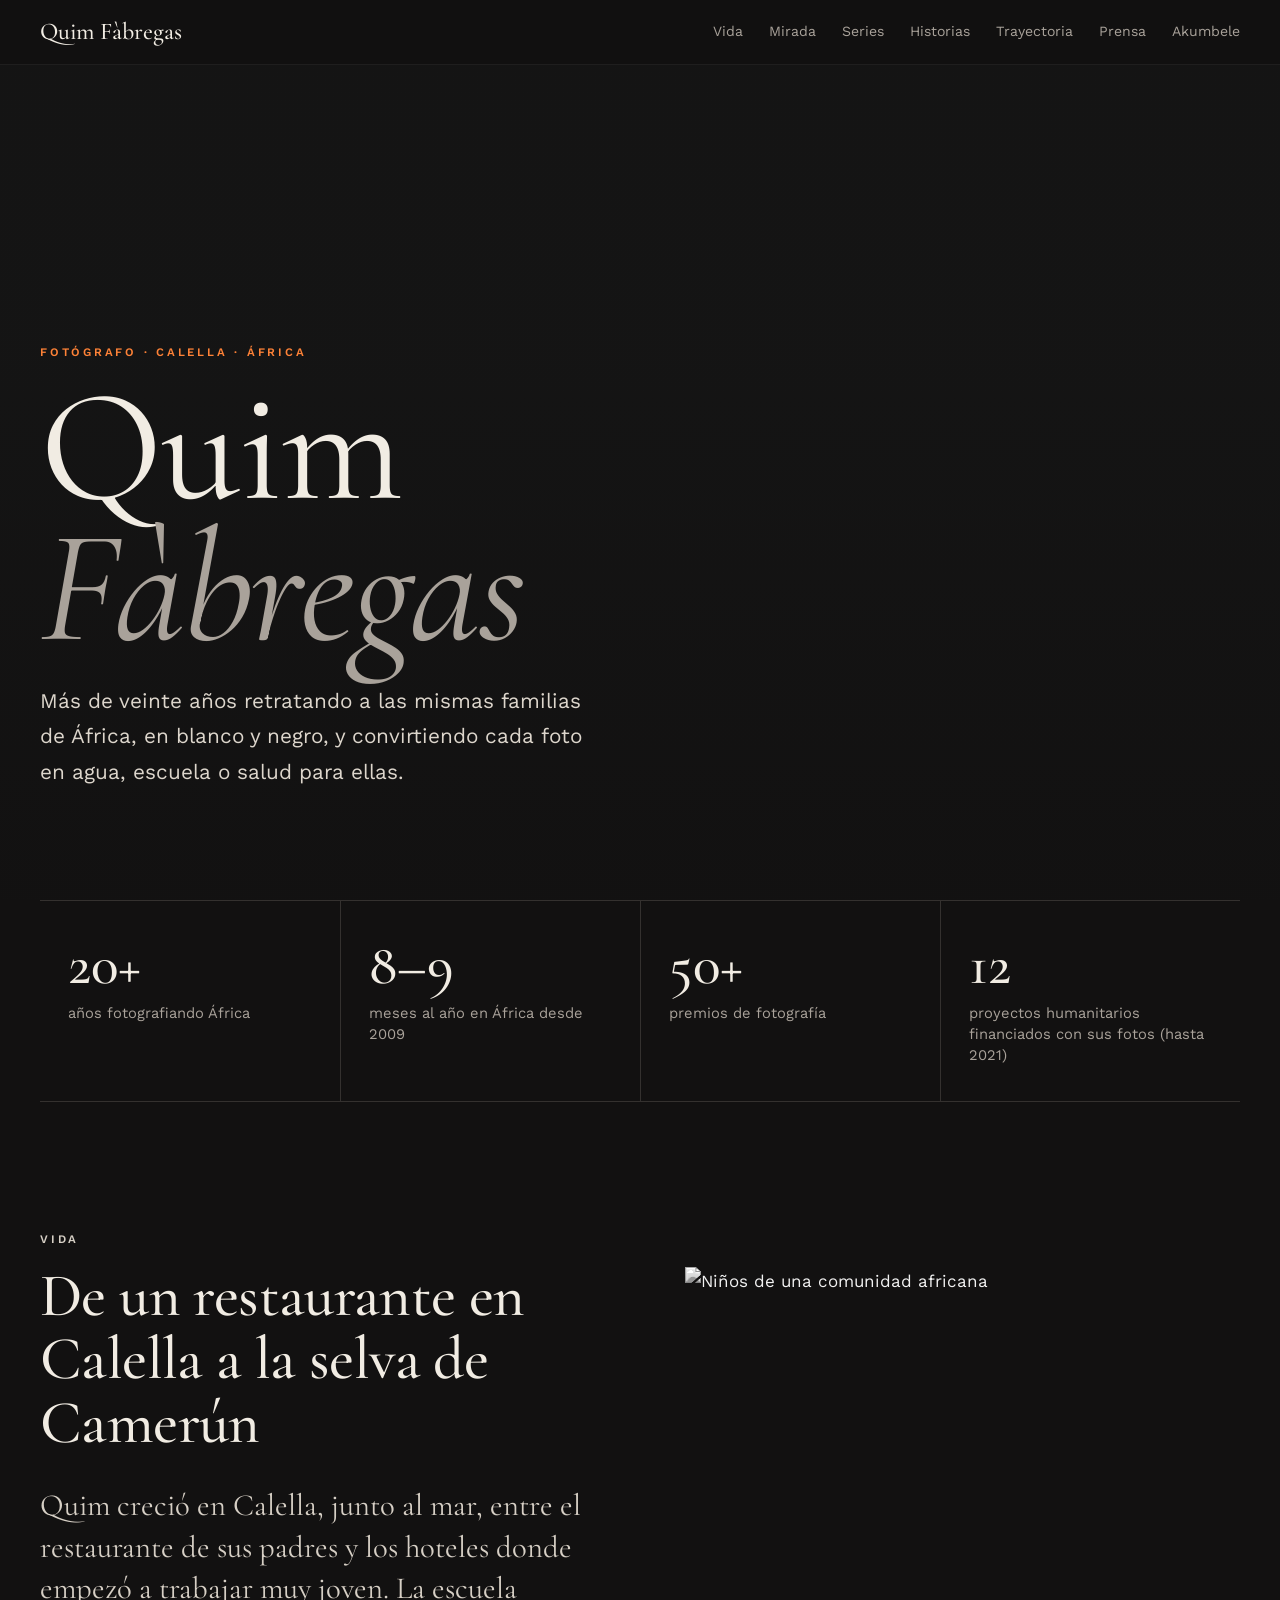
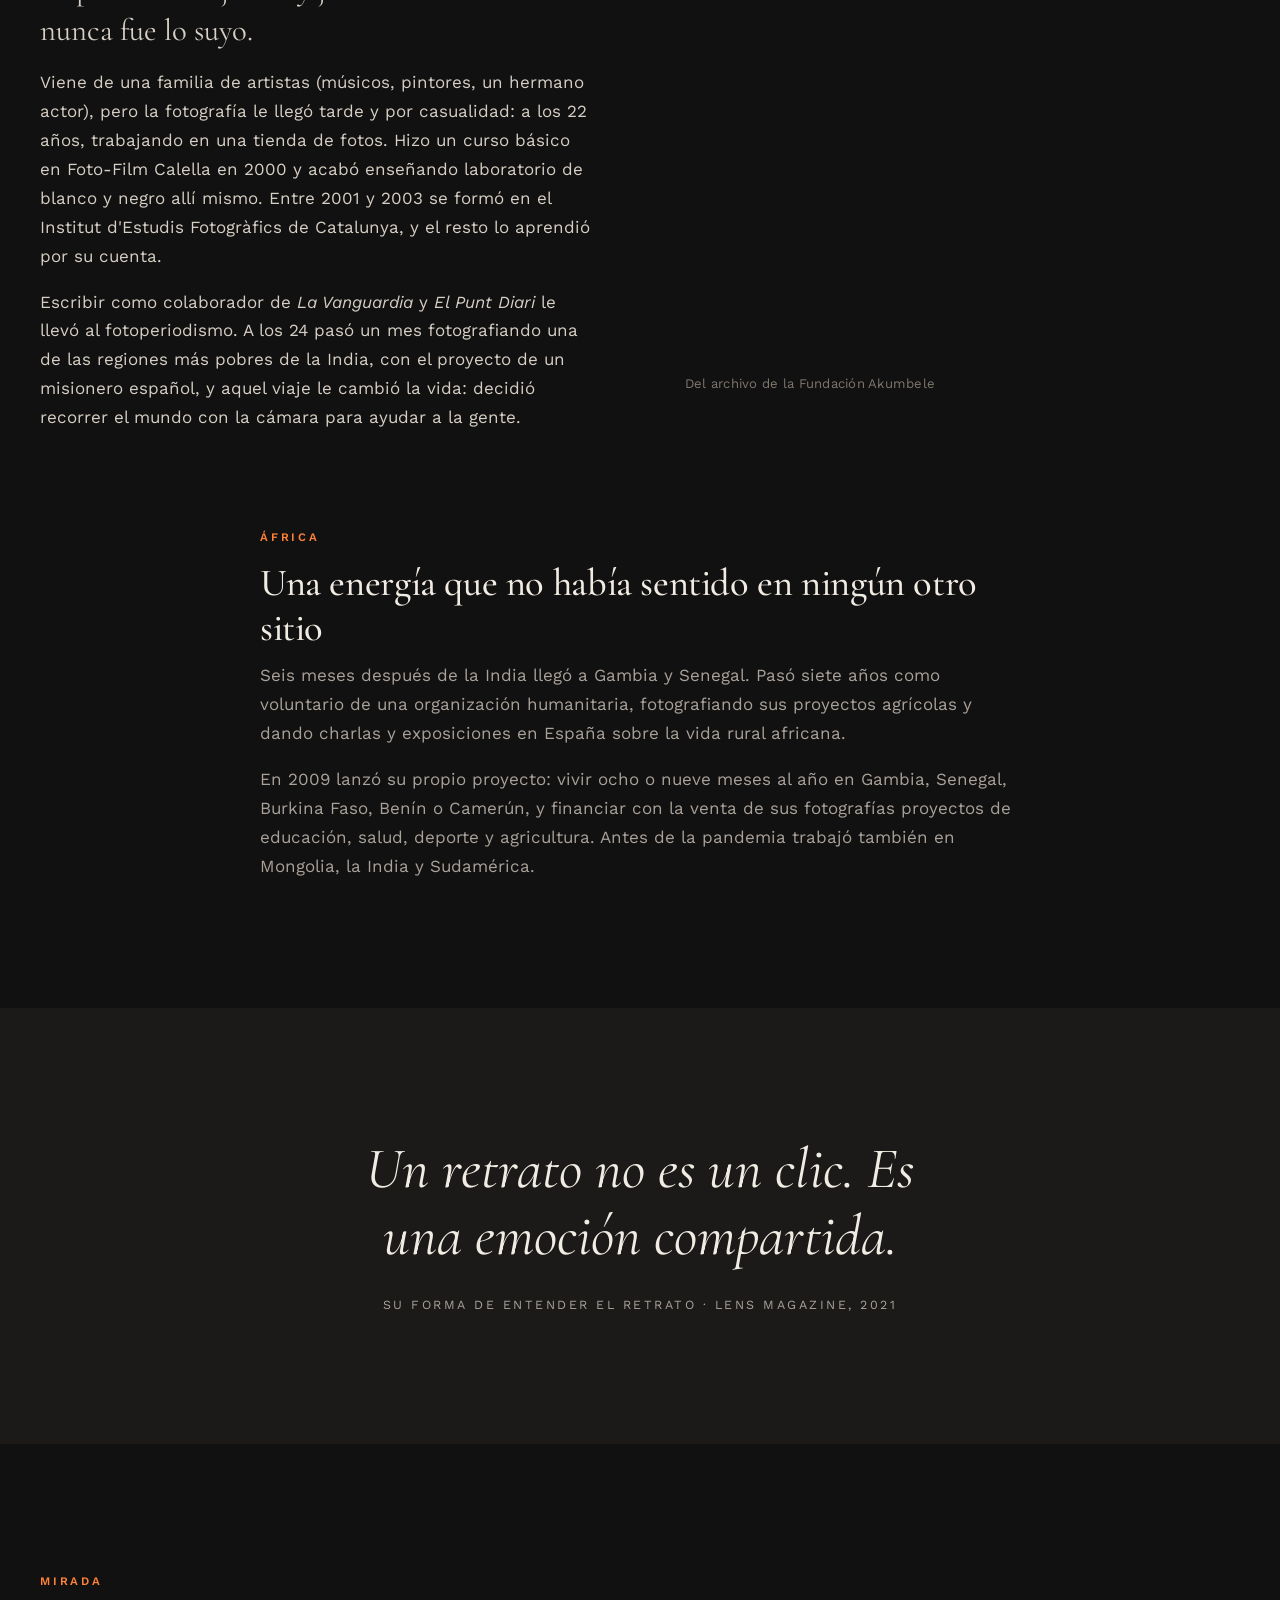
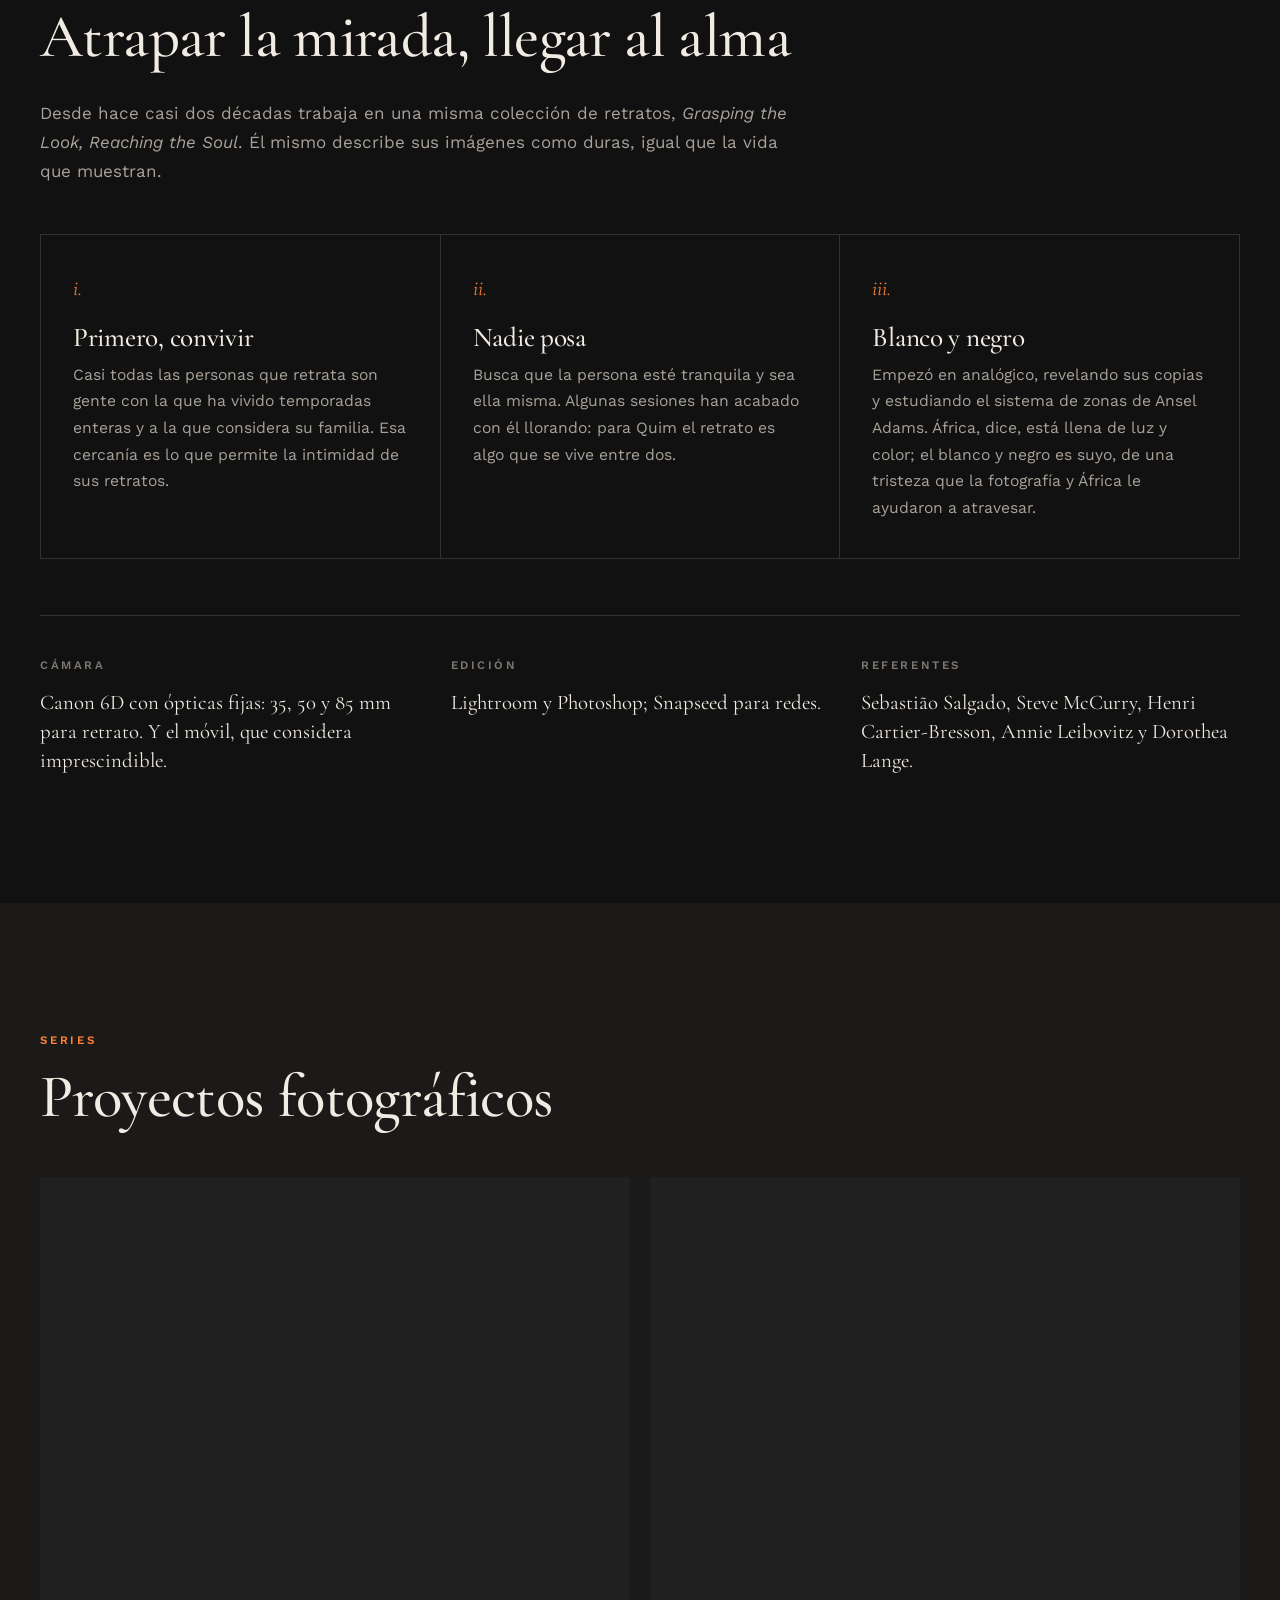
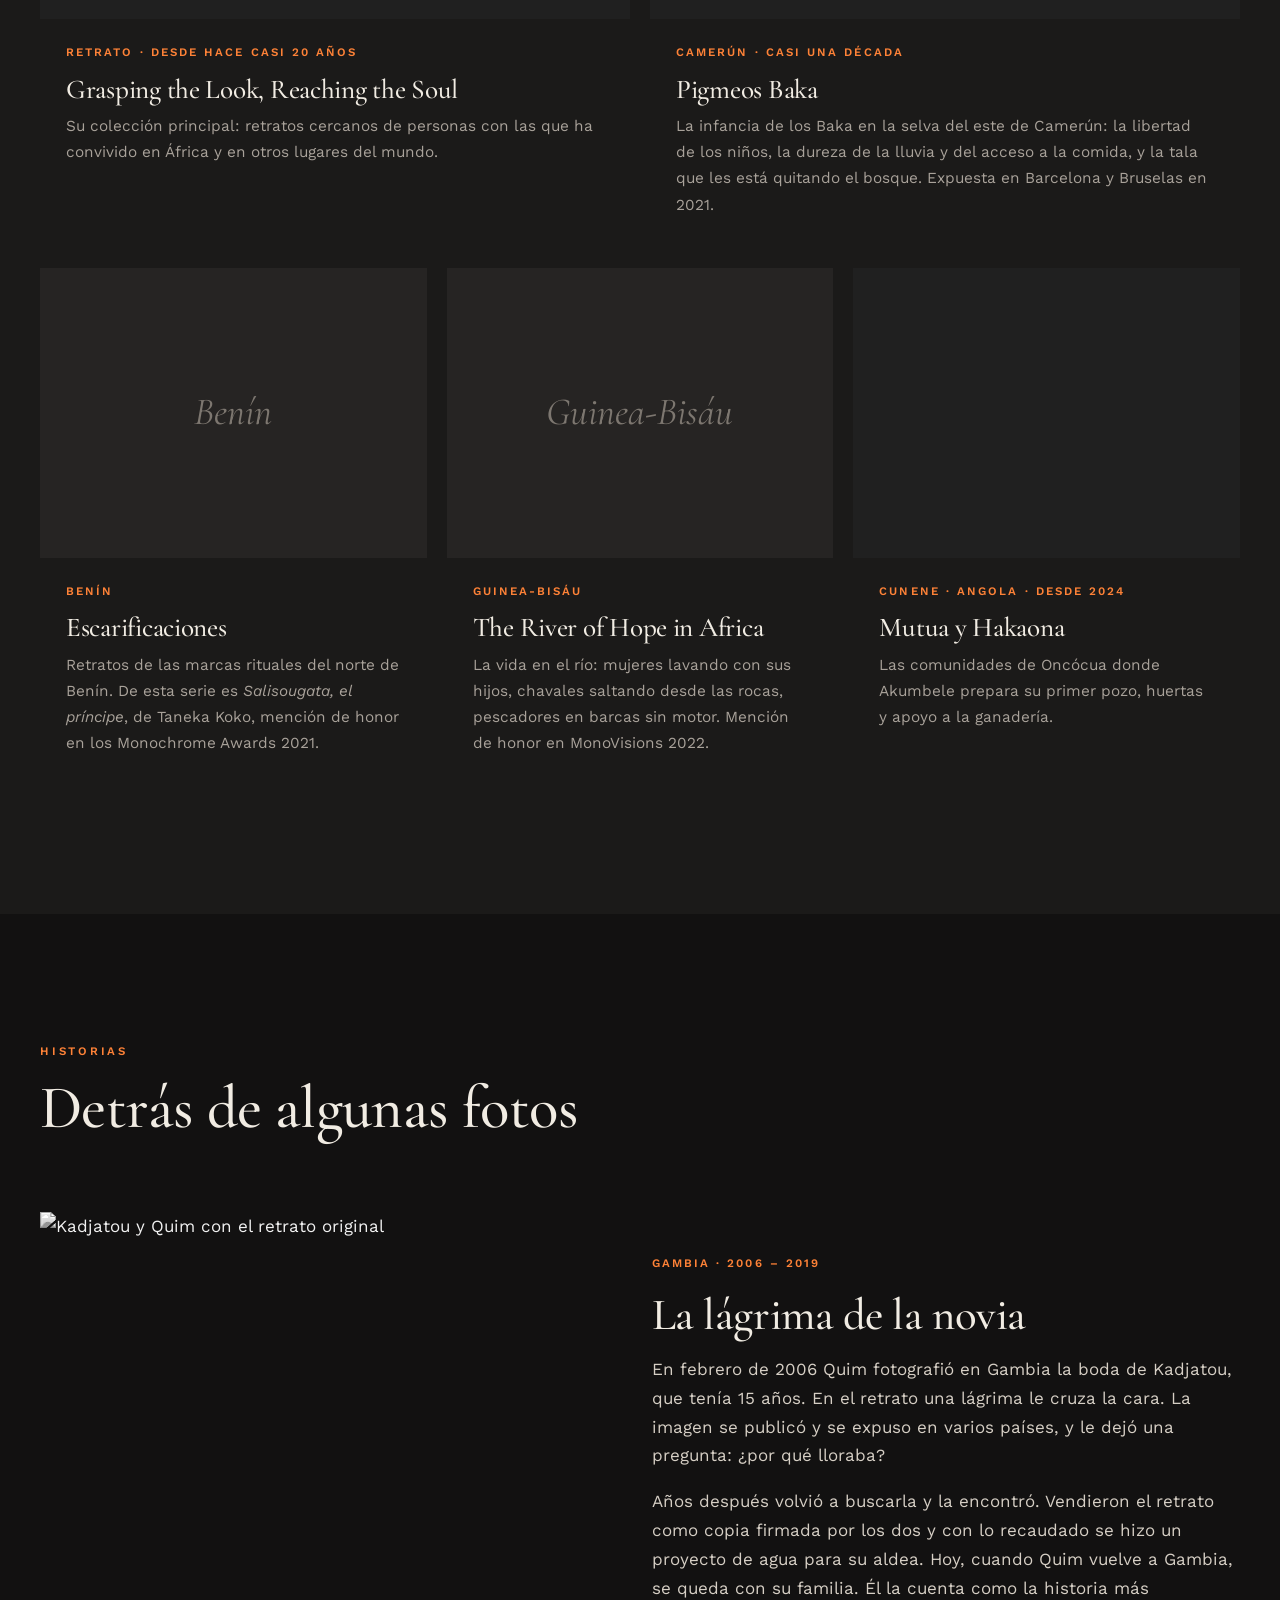
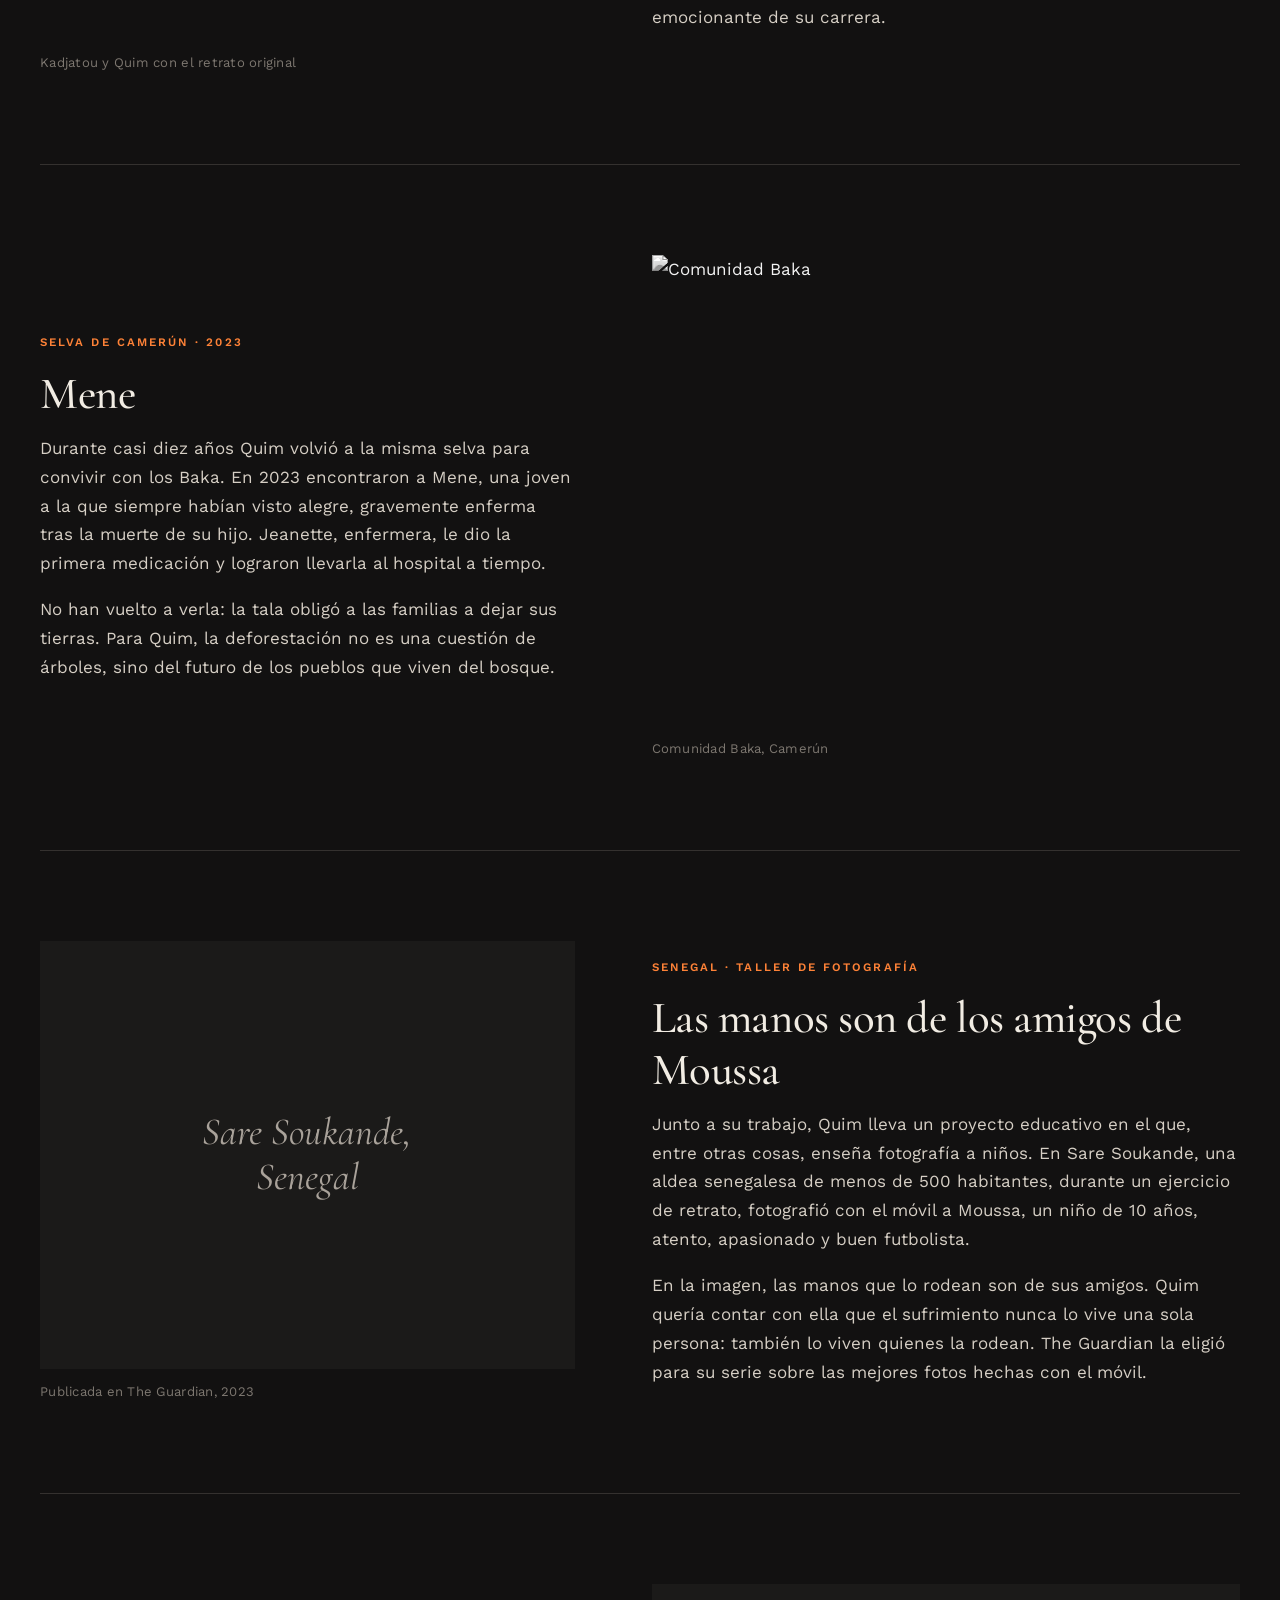
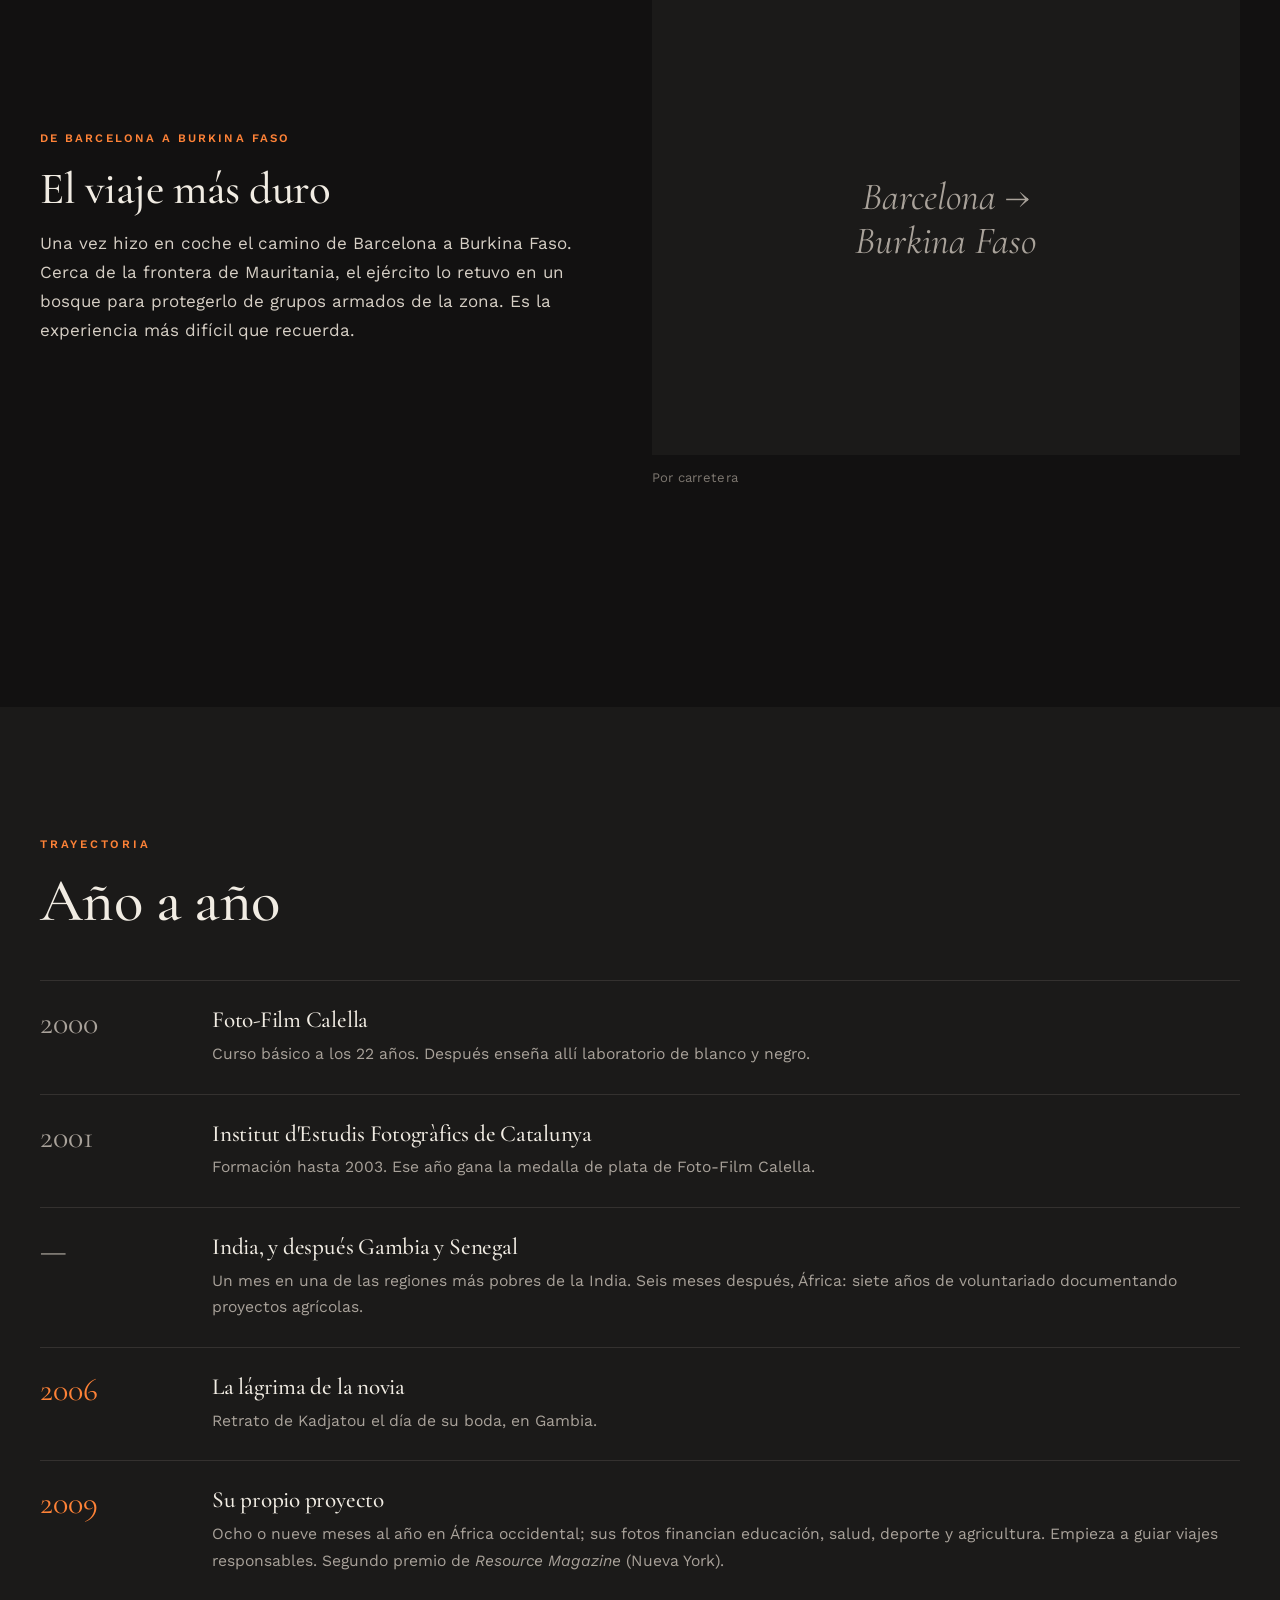
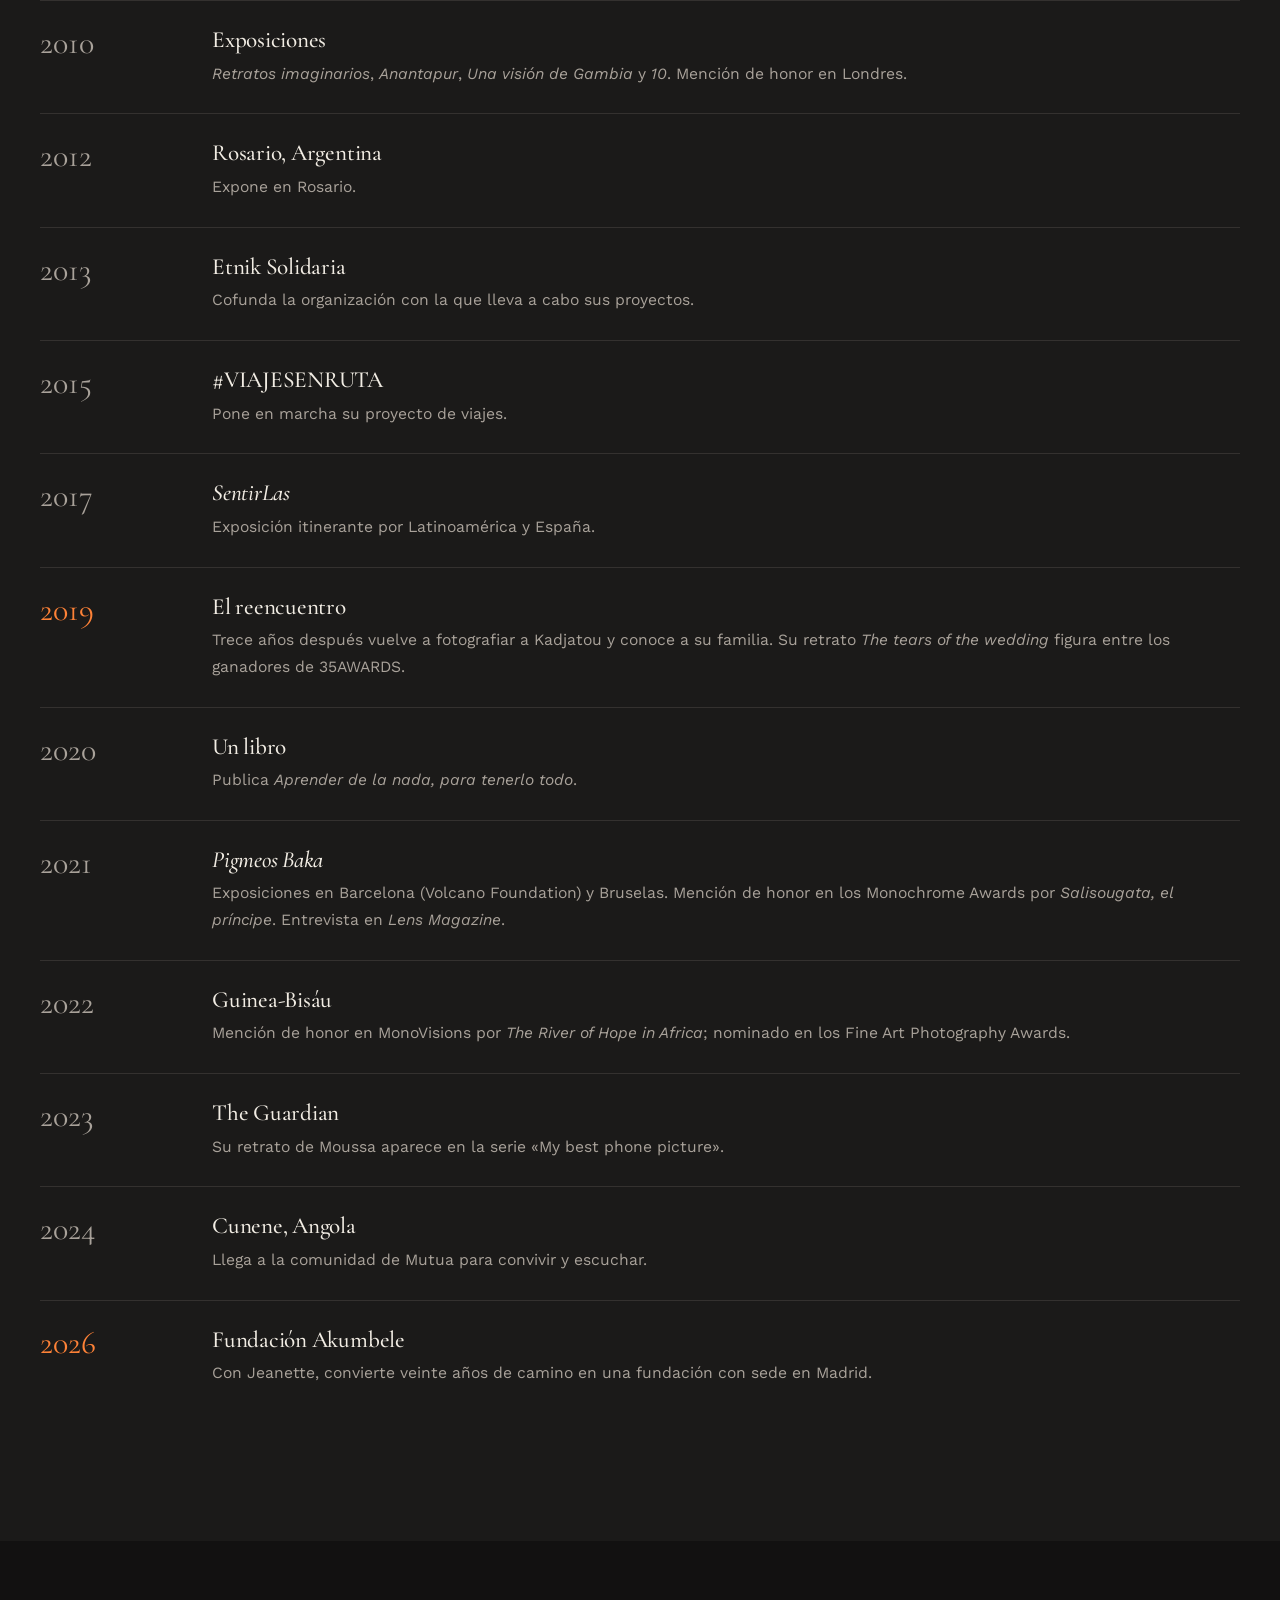
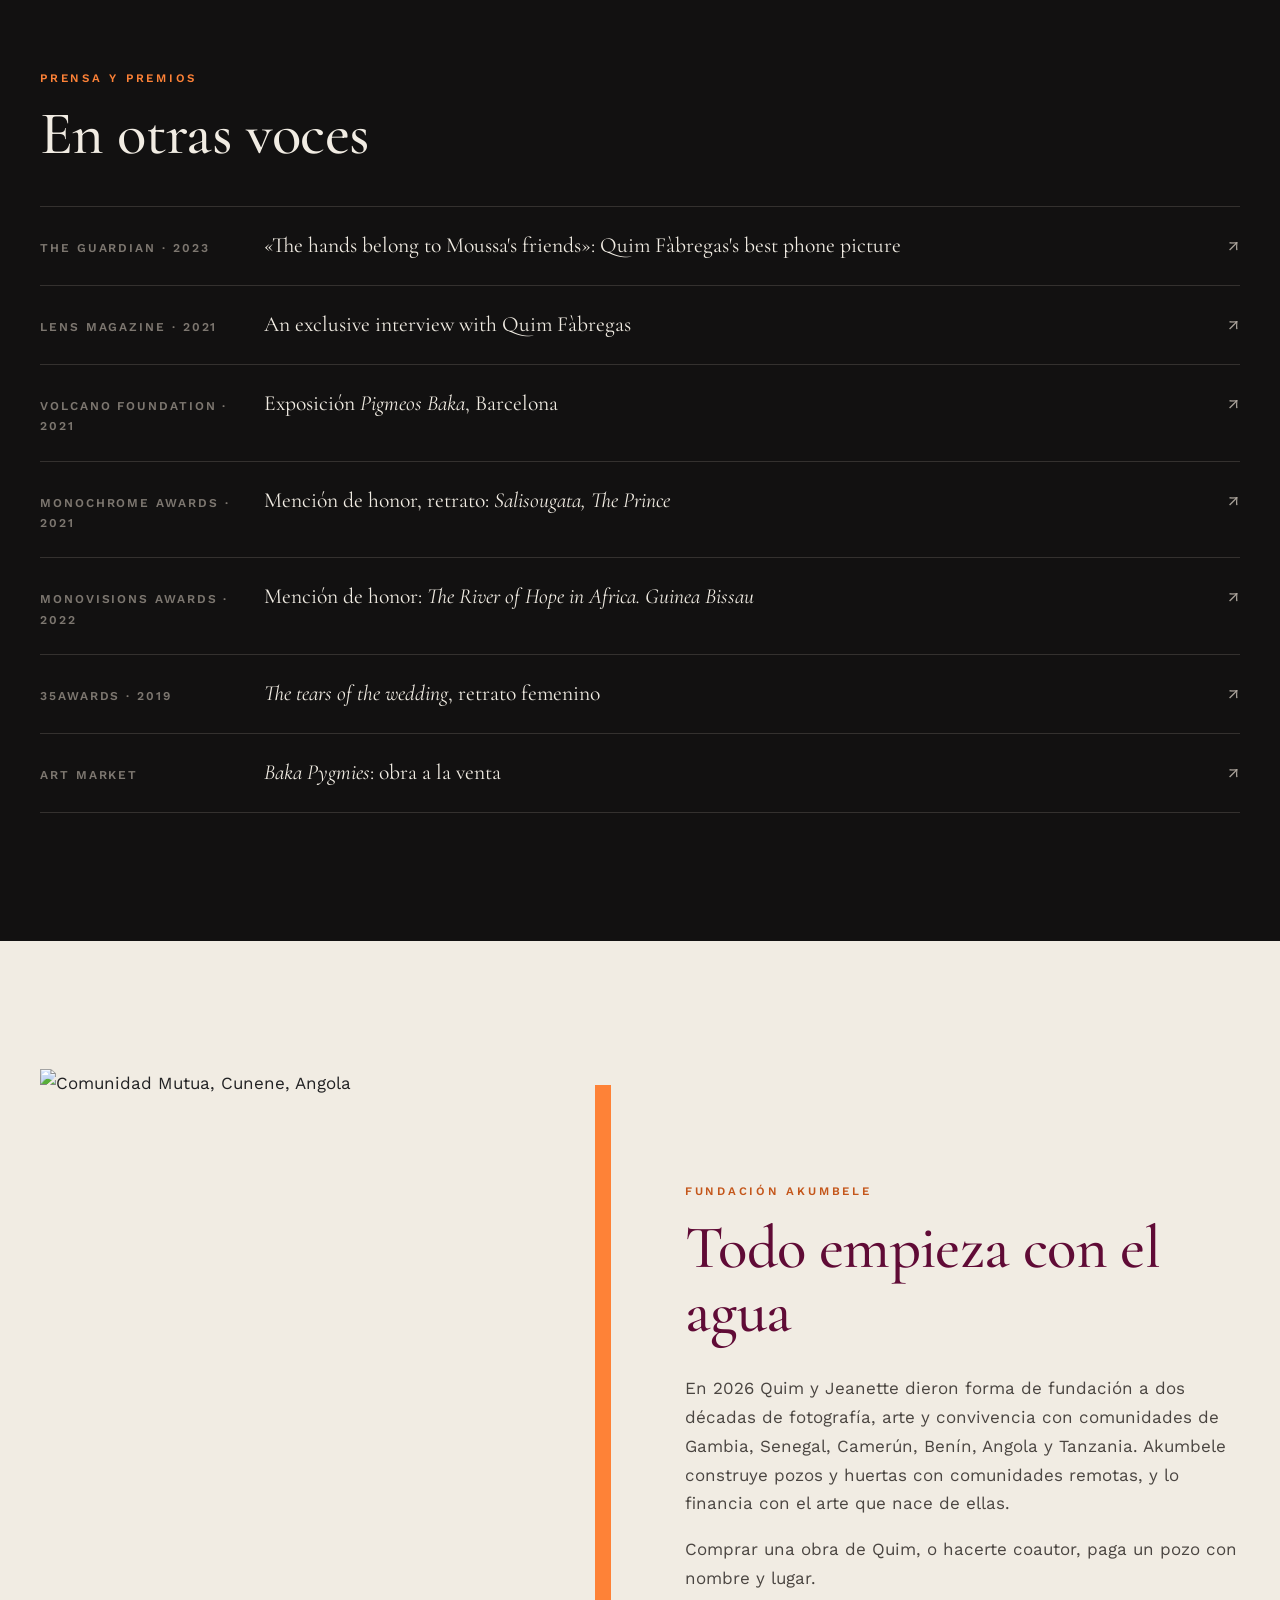
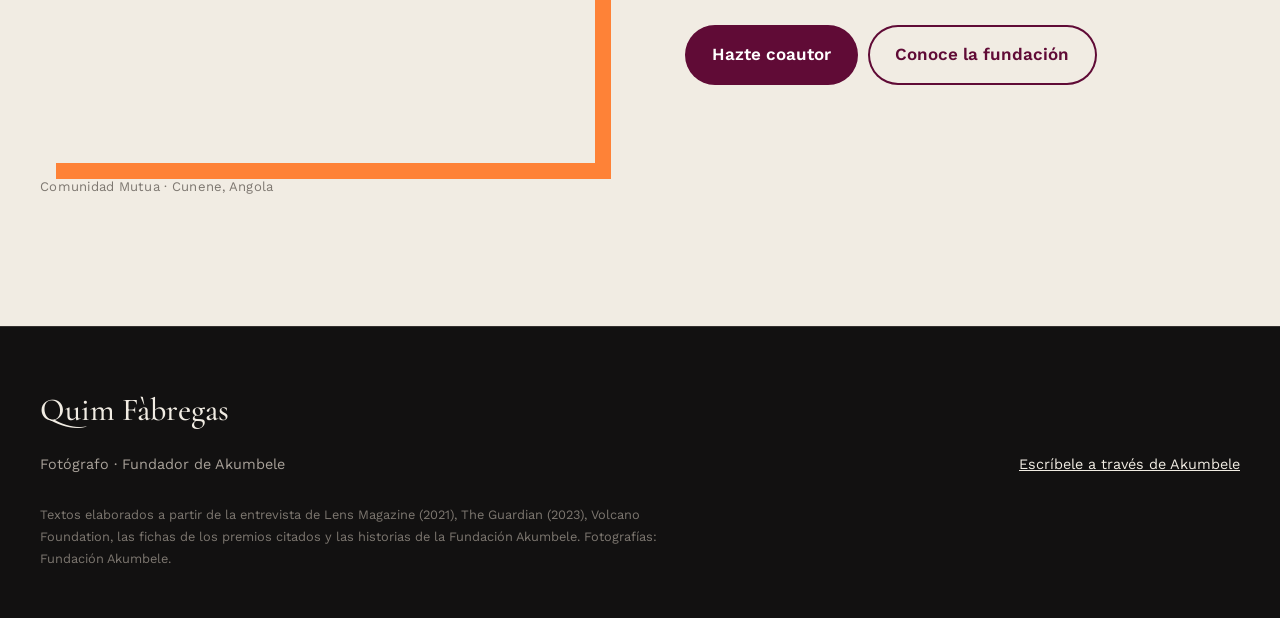
==== index.html @ ca9a8a0c "Primera versión de la web de Quim Fàbregas Co-Authored-By: Claude Opus 5.5 <noreply@anthropic.com>" ====
<!doctype html>
<html lang="es">
<head>
<meta charset="utf-8">
<meta name="viewport" content="width=device-width, initial-scale=1">
<title>Quim Fàbregas · Fotógrafo</title>
<meta name="description" content="Quim Fàbregas, fotógrafo de Calella. Más de veinte años retratando comunidades de África en blanco y negro, y financiando con sus fotos agua, escuela y salud.">
<meta property="og:title" content="Quim Fàbregas · Fotógrafo">
<meta property="og:description" content="Más de veinte años retratando comunidades de África. Fundador de la Fundación Akumbele.">
<meta property="og:image" content="https://fundacionakumbele.org/wp-content/uploads/2026/10/kadjatou-3.jpg">
<meta name="theme-color" content="#121111">
<link rel="preconnect" href="https://fonts.googleapis.com">
<link rel="preconnect" href="https://fonts.gstatic.com" crossorigin>
<link href="https://fonts.googleapis.com/css2?family=Cormorant+Garamond:ital,wght@0,400;0,500;1,400;1,500&family=Work+Sans:wght@400;500;600&display=swap" rel="stylesheet">
<link rel="stylesheet" href="css/estilo.css">
</head>
<body>

<header class="cabecera">
  <div class="contenedor cabecera-fila">
    <a class="firma" href="#inicio">Quim Fàbregas</a>
    <nav class="menu" aria-label="Secciones">
      <a href="#vida">Vida</a><a href="#mirada">Mirada</a><a href="#series">Series</a><a href="#historias">Historias</a><a href="#trayectoria">Trayectoria</a><a href="#prensa">Prensa</a><a href="#akumbele">Akumbele</a>
    </nav>
  </div>
</header>

<main>
<section class="portada" id="inicio">
  <div class="portada-foto bn" style="background-image:url('https://fundacionakumbele.org/wp-content/uploads/2026/10/kadjatou-3.jpg')" role="img" aria-label="Quim Fàbregas fotografiando en el terreno"></div>
  <div class="contenedor portada-texto">
    <p class="etiqueta">Fotógrafo · Calella · África</p>
    <h1>Quim<span>Fàbregas</span></h1>
    <p class="portada-sub">Más de veinte años retratando a las mismas familias de África, en blanco y negro, y convirtiendo cada foto en agua, escuela o salud para ellas.</p>
  </div>
</section>

<div class="contenedor">
  <div class="cifras">
    <div class="cifra"><b>20+</b><span>años fotografiando África</span></div>
    <div class="cifra"><b>8–9</b><span>meses al año en África desde 2009</span></div>
    <div class="cifra"><b>50+</b><span>premios de fotografía</span></div>
    <div class="cifra"><b>12</b><span>proyectos humanitarios financiados con sus fotos (hasta 2021)</span></div>
  </div>
</div>

<!-- VIDA -->
<section id="vida">
  <div class="contenedor dos">
    <div class="texto">
      <p class="etiqueta">Vida</p>
      <h2>De un restaurante en Calella a la selva de Camerún</h2>
      <p class="entrada">Quim creció en Calella, junto al mar, entre el restaurante de sus padres y los hoteles donde empezó a trabajar muy joven. La escuela nunca fue lo suyo.</p>
      <p>Viene de una familia de artistas (músicos, pintores, un hermano actor), pero la fotografía le llegó tarde y por casualidad: a los 22 años, trabajando en una tienda de fotos. Hizo un curso básico en Foto-Film Calella en 2000 y acabó enseñando laboratorio de blanco y negro allí mismo. Entre 2001 y 2003 se formó en el Institut d'Estudis Fotogràfics de Catalunya, y el resto lo aprendió por su cuenta.</p>
      <p>Escribir como colaborador de <em>La Vanguardia</em> y <em>El Punt Diari</em> le llevó al fotoperiodismo. A los 24 pasó un mes fotografiando una de las regiones más pobres de la India, con el proyecto de un misionero español, y aquel viaje le cambió la vida: decidió recorrer el mundo con la cámara para ayudar a la gente.</p>
    </div>
    <figure class="foto"><img class="bn" src="https://fundacionakumbele.org/wp-content/uploads/2026/11/NUESTRAS-HISTORIAS.jpg" alt="Niños de una comunidad africana" loading="lazy"><figcaption>Del archivo de la Fundación Akumbele</figcaption></figure>
  </div>
  <div class="estrecho" style="margin-top:clamp(56px,8vw,96px)">
    <p class="etiqueta">África</p>
    <h3 style="font-size:clamp(1.8rem,3vw,2.4rem)">Una energía que no había sentido en ningún otro sitio</h3>
    <p class="suave">Seis meses después de la India llegó a Gambia y Senegal. Pasó siete años como voluntario de una organización humanitaria, fotografiando sus proyectos agrícolas y dando charlas y exposiciones en España sobre la vida rural africana.</p>
    <p class="suave">En 2009 lanzó su propio proyecto: vivir ocho o nueve meses al año en Gambia, Senegal, Burkina Faso, Benín o Camerún, y financiar con la venta de sus fotografías proyectos de educación, salud, deporte y agricultura. Antes de la pandemia trabajó también en Mongolia, la India y Sudamérica.</p>
  </div>
</section>

<!-- CITA -->
<section class="cita-bloque">
  <div class="contenedor">
    <p class="cita">Un retrato no es un clic. Es una emoción compartida.</p>
    <p class="cita-pie">Su forma de entender el retrato · Lens Magazine, 2021</p>
  </div>
</section>

<!-- MIRADA -->
<section id="mirada">
  <div class="contenedor">
    <div class="estrecho" style="margin-inline:0">
      <p class="etiqueta">Mirada</p>
      <h2>Atrapar la mirada, llegar al alma</h2>
      <p class="suave">Desde hace casi dos décadas trabaja en una misma colección de retratos, <em>Grasping the Look, Reaching the Soul</em>. Él mismo describe sus imágenes como duras, igual que la vida que muestran.</p>
    </div>
    <div class="metodo">
      <div><span class="num">i.</span><h3>Primero, convivir</h3><p>Casi todas las personas que retrata son gente con la que ha vivido temporadas enteras y a la que considera su familia. Esa cercanía es lo que permite la intimidad de sus retratos.</p></div>
      <div><span class="num">ii.</span><h3>Nadie posa</h3><p>Busca que la persona esté tranquila y sea ella misma. Algunas sesiones han acabado con él llorando: para Quim el retrato es algo que se vive entre dos.</p></div>
      <div><span class="num">iii.</span><h3>Blanco y negro</h3><p>Empezó en analógico, revelando sus copias y estudiando el sistema de zonas de Ansel Adams. África, dice, está llena de luz y color; el blanco y negro es suyo, de una tristeza que la fotografía y África le ayudaron a atravesar.</p></div>
    </div>
    <div class="ficha">
      <div><h4>Cámara</h4><p>Canon 6D con ópticas fijas: 35, 50 y 85&nbsp;mm para retrato. Y el móvil, que considera imprescindible.</p></div>
      <div><h4>Edición</h4><p>Lightroom y Photoshop; Snapseed para redes.</p></div>
      <div><h4>Referentes</h4><p>Sebastião Salgado, Steve McCurry, Henri Cartier-Bresson, Annie Leibovitz y Dorothea Lange.</p></div>
    </div>
  </div>
</section>

<!-- SERIES -->
<section id="series" style="background:var(--negro2)">
  <div class="contenedor">
    <p class="etiqueta">Series</p>
    <h2>Proyectos fotográficos</h2>
    <div class="series">
      <article class="serie ancha">
        <div class="serie-img" style="background-image:url('https://fundacionakumbele.org/wp-content/uploads/2026/10/kadjatou-4.jpg')" role="img" aria-label="Retrato de Kadjatou"></div>
        <div class="serie-cuerpo"><p class="lugar">Retrato · desde hace casi 20 años</p><h3>Grasping the Look, Reaching the Soul</h3><p>Su colección principal: retratos cercanos de personas con las que ha convivido en África y en otros lugares del mundo.</p></div>
      </article>
      <article class="serie ancha">
        <div class="serie-img" style="background-image:url('https://fundacionakumbele.org/wp-content/uploads/2026/09/home-6.jpg')" role="img" aria-label="Comunidad Baka en la selva de Camerún"></div>
        <div class="serie-cuerpo"><p class="lugar">Camerún · casi una década</p><h3>Pigmeos Baka</h3><p>La infancia de los Baka en la selva del este de Camerún: la libertad de los niños, la dureza de la lluvia y del acceso a la comida, y la tala que les está quitando el bosque. Expuesta en Barcelona y Bruselas en 2021.</p></div>
      </article>
      <article class="serie">
        <div class="serie-img vacia">Benín</div>
        <div class="serie-cuerpo"><p class="lugar">Benín</p><h3>Escarificaciones</h3><p>Retratos de las marcas rituales del norte de Benín. De esta serie es <em>Salisougata, el príncipe</em>, de Taneka Koko, mención de honor en los Monochrome Awards 2021.</p></div>
      </article>
      <article class="serie">
        <div class="serie-img vacia">Guinea-Bisáu</div>
        <div class="serie-cuerpo"><p class="lugar">Guinea-Bisáu</p><h3>The River of Hope in Africa</h3><p>La vida en el río: mujeres lavando con sus hijos, chavales saltando desde las rocas, pescadores en barcas sin motor. Mención de honor en MonoVisions 2022.</p></div>
      </article>
      <article class="serie">
        <div class="serie-img" style="background-image:url('https://fundacionakumbele.org/wp-content/uploads/2026/10/IMG_9574.jpg')" role="img" aria-label="Oncócua, Cunene, Angola"></div>
        <div class="serie-cuerpo"><p class="lugar">Cunene · Angola · desde 2024</p><h3>Mutua y Hakaona</h3><p>Las comunidades de Oncócua donde Akumbele prepara su primer pozo, huertas y apoyo a la ganadería.</p></div>
      </article>
    </div>
  </div>
</section>

<!-- HISTORIAS -->
<section id="historias">
  <div class="contenedor">
    <p class="etiqueta">Historias</p>
    <h2 style="margin-bottom:clamp(40px,6vw,72px)">Detrás de algunas fotos</h2>

    <article class="historia">
      <figure class="foto"><img class="bn" src="https://fundacionakumbele.org/wp-content/uploads/2026/10/kadjatou-2.jpg" alt="Kadjatou y Quim con el retrato original" loading="lazy"><figcaption>Kadjatou y Quim con el retrato original</figcaption></figure>
      <div>
        <p class="lugar">Gambia · 2006 – 2019</p>
        <h3>La lágrima de la novia</h3>
        <p>En febrero de 2006 Quim fotografió en Gambia la boda de Kadjatou, que tenía 15 años. En el retrato una lágrima le cruza la cara. La imagen se publicó y se expuso en varios países, y le dejó una pregunta: ¿por qué lloraba?</p>
        <p>Años después volvió a buscarla y la encontró. Vendieron el retrato como copia firmada por los dos y con lo recaudado se hizo un proyecto de agua para su aldea. Hoy, cuando Quim vuelve a Gambia, se queda con su familia. Él la cuenta como la historia más emocionante de su carrera.</p>
      </div>
    </article>

    <article class="historia">
      <figure class="foto"><img class="bn" src="https://fundacionakumbele.org/wp-content/uploads/2026/10/history-1.jpg" alt="Comunidad Baka" loading="lazy"><figcaption>Comunidad Baka, Camerún</figcaption></figure>
      <div>
        <p class="lugar">Selva de Camerún · 2023</p>
        <h3>Mene</h3>
        <p>Durante casi diez años Quim volvió a la misma selva para convivir con los Baka. En 2023 encontraron a Mene, una joven a la que siempre habían visto alegre, gravemente enferma tras la muerte de su hijo. Jeanette, enfermera, le dio la primera medicación y lograron llevarla al hospital a tiempo.</p>
        <p>No han vuelto a verla: la tala obligó a las familias a dejar sus tierras. Para Quim, la deforestación no es una cuestión de árboles, sino del futuro de los pueblos que viven del bosque.</p>
      </div>
    </article>

    <article class="historia">
      <figure class="foto"><div style="aspect-ratio:5/4;background:var(--negro2);display:grid;place-items:center;text-align:center;padding:24px"><p style="font-family:var(--serif);font-style:italic;font-size:clamp(1.8rem,3vw,2.6rem);line-height:1.15;color:var(--gris)">Sare Soukande,<br>Senegal</p></div><figcaption>Publicada en The Guardian, 2023</figcaption></figure>
      <div>
        <p class="lugar">Senegal · Taller de fotografía</p>
        <h3>Las manos son de los amigos de Moussa</h3>
        <p>Junto a su trabajo, Quim lleva un proyecto educativo en el que, entre otras cosas, enseña fotografía a niños. En Sare Soukande, una aldea senegalesa de menos de 500 habitantes, durante un ejercicio de retrato, fotografió con el móvil a Moussa, un niño de 10 años, atento, apasionado y buen futbolista.</p>
        <p>En la imagen, las manos que lo rodean son de sus amigos. Quim quería contar con ella que el sufrimiento nunca lo vive una sola persona: también lo viven quienes la rodean. The Guardian la eligió para su serie sobre las mejores fotos hechas con el móvil.</p>
      </div>
    </article>

    <article class="historia">
      <figure class="foto"><div style="aspect-ratio:5/4;background:var(--negro2);display:grid;place-items:center;text-align:center;padding:24px"><p style="font-family:var(--serif);font-style:italic;font-size:clamp(1.8rem,3vw,2.6rem);line-height:1.15;color:var(--gris)">Barcelona →<br>Burkina Faso</p></div><figcaption>Por carretera</figcaption></figure>
      <div>
        <p class="lugar">De Barcelona a Burkina Faso</p>
        <h3>El viaje más duro</h3>
        <p>Una vez hizo en coche el camino de Barcelona a Burkina Faso. Cerca de la frontera de Mauritania, el ejército lo retuvo en un bosque para protegerlo de grupos armados de la zona. Es la experiencia más difícil que recuerda.</p>
      </div>
    </article>
  </div>
</section>

<!-- TRAYECTORIA -->
<section id="trayectoria" style="background:var(--negro2)">
  <div class="contenedor">
    <p class="etiqueta">Trayectoria</p>
    <h2>Año a año</h2>
    <ol class="linea">
      <li><span class="anio">2000</span><div><h3>Foto-Film Calella</h3><p>Curso básico a los 22 años. Después enseña allí laboratorio de blanco y negro.</p></div></li>
      <li><span class="anio">2001</span><div><h3>Institut d'Estudis Fotogràfics de Catalunya</h3><p>Formación hasta 2003. Ese año gana la medalla de plata de Foto-Film Calella.</p></div></li>
      <li><span class="anio">—</span><div><h3>India, y después Gambia y Senegal</h3><p>Un mes en una de las regiones más pobres de la India. Seis meses después, África: siete años de voluntariado documentando proyectos agrícolas.</p></div></li>
      <li class="hito"><span class="anio">2006</span><div><h3>La lágrima de la novia</h3><p>Retrato de Kadjatou el día de su boda, en Gambia.</p></div></li>
      <li class="hito"><span class="anio">2009</span><div><h3>Su propio proyecto</h3><p>Ocho o nueve meses al año en África occidental; sus fotos financian educación, salud, deporte y agricultura. Empieza a guiar viajes responsables. Segundo premio de <em>Resource Magazine</em> (Nueva York).</p></div></li>
      <li><span class="anio">2010</span><div><h3>Exposiciones</h3><p><em>Retratos imaginarios</em>, <em>Anantapur</em>, <em>Una visión de Gambia</em> y <em>10</em>. Mención de honor en Londres.</p></div></li>
      <li><span class="anio">2012</span><div><h3>Rosario, Argentina</h3><p>Expone en Rosario.</p></div></li>
      <li><span class="anio">2013</span><div><h3>Etnik Solidaria</h3><p>Cofunda la organización con la que lleva a cabo sus proyectos.</p></div></li>
      <li><span class="anio">2015</span><div><h3>#VIAJESENRUTA</h3><p>Pone en marcha su proyecto de viajes.</p></div></li>
      <li><span class="anio">2017</span><div><h3><em>SentirLas</em></h3><p>Exposición itinerante por Latinoamérica y España.</p></div></li>
      <li class="hito"><span class="anio">2019</span><div><h3>El reencuentro</h3><p>Trece años después vuelve a fotografiar a Kadjatou y conoce a su familia. Su retrato <em>The tears of the wedding</em> figura entre los ganadores de 35AWARDS.</p></div></li>
      <li><span class="anio">2020</span><div><h3>Un libro</h3><p>Publica <em>Aprender de la nada, para tenerlo todo</em>.</p></div></li>
      <li><span class="anio">2021</span><div><h3><em>Pigmeos Baka</em></h3><p>Exposiciones en Barcelona (Volcano Foundation) y Bruselas. Mención de honor en los Monochrome Awards por <em>Salisougata, el príncipe</em>. Entrevista en <em>Lens Magazine</em>.</p></div></li>
      <li><span class="anio">2022</span><div><h3>Guinea-Bisáu</h3><p>Mención de honor en MonoVisions por <em>The River of Hope in Africa</em>; nominado en los Fine Art Photography Awards.</p></div></li>
      <li><span class="anio">2023</span><div><h3>The Guardian</h3><p>Su retrato de Moussa aparece en la serie «My best phone picture».</p></div></li>
      <li><span class="anio">2024</span><div><h3>Cunene, Angola</h3><p>Llega a la comunidad de Mutua para convivir y escuchar.</p></div></li>
      <li class="hito"><span class="anio">2026</span><div><h3>Fundación Akumbele</h3><p>Con Jeanette, convierte veinte años de camino en una fundación con sede en Madrid.</p></div></li>
    </ol>
  </div>
</section>

<!-- PRENSA -->
<section id="prensa">
  <div class="contenedor">
    <p class="etiqueta">Prensa y premios</p>
    <h2>En otras voces</h2>
    <ul class="prensa">
      <li><a href="https://www.theguardian.com/lifeandstyle/2023/sep/09/the-hands-belong-to-moussas-friends-quim-fabregass-best-phone-picture" target="_blank" rel="noopener"><span class="medio">The Guardian · 2023</span><span class="titulo">«The hands belong to Moussa's friends»: Quim Fàbregas's best phone picture</span><span class="flecha">↗</span></a></li>
      <li><a href="https://lensmagazine.net/?p=13376" target="_blank" rel="noopener"><span class="medio">Lens Magazine · 2021</span><span class="titulo">An exclusive interview with Quim Fàbregas</span><span class="flecha">↗</span></a></li>
      <li><a href="https://volcanofoundation.org/exposicion-pigmeos-baka" target="_blank" rel="noopener"><span class="medio">Volcano Foundation · 2021</span><span class="titulo">Exposición <em>Pigmeos Baka</em>, Barcelona</span><span class="flecha">↗</span></a></li>
      <li><a href="https://monoawards.com/winners-gallery/monochrome-awards-2021/professional/portrait/hm/14935" target="_blank" rel="noopener"><span class="medio">Monochrome Awards · 2021</span><span class="titulo">Mención de honor, retrato: <em>Salisougata, The Prince</em></span><span class="flecha">↗</span></a></li>
      <li><a href="https://monovisionsawards.com/winners-gallery/monovisions-awards-2022/show/7967" target="_blank" rel="noopener"><span class="medio">MonoVisions Awards · 2022</span><span class="titulo">Mención de honor: <em>The River of Hope in Africa. Guinea Bissau</em></span><span class="flecha">↗</span></a></li>
      <li><a href="https://35awards.com/winners2019/country/ES" target="_blank" rel="noopener"><span class="medio">35AWARDS · 2019</span><span class="titulo"><em>The tears of the wedding</em>, retrato femenino</span><span class="flecha">↗</span></a></li>
      <li><a href="https://www.israeliartmarket.com/?p=23510" target="_blank" rel="noopener"><span class="medio">Art Market</span><span class="titulo"><em>Baka Pygmies</em>: obra a la venta</span><span class="flecha">↗</span></a></li>
    </ul>
  </div>
</section>

<!-- AKUMBELE -->
<section class="akumbele" id="akumbele">
  <div class="contenedor dos invertido">
    <div>
      <p class="etiqueta">Fundación Akumbele</p>
      <h2>Todo empieza con el agua</h2>
      <p>En 2026 Quim y Jeanette dieron forma de fundación a dos décadas de fotografía, arte y convivencia con comunidades de Gambia, Senegal, Camerún, Benín, Angola y Tanzania. Akumbele construye pozos y huertas con comunidades remotas, y lo financia con el arte que nace de ellas.</p>
      <p>Comprar una obra de Quim, o hacerte coautor, paga un pozo con nombre y lugar.</p>
      <a class="boton" href="https://jeanetteakumbele-bit.github.io/akumbele-web/colabora.html">Hazte coautor</a><a class="boton claro" href="https://jeanetteakumbele-bit.github.io/akumbele-web/index.html">Conoce la fundación</a>
    </div>
    <figure class="foto"><img src="https://fundacionakumbele.org/wp-content/uploads/2026/10/COMUNIDAD-MUTUA.jpg" alt="Comunidad Mutua, Cunene, Angola" loading="lazy"><figcaption>Comunidad Mutua · Cunene, Angola</figcaption></figure>
  </div>
</section>
</main>

<footer class="pie">
  <div class="contenedor">
    <div class="pie-fila">
      <div><p class="firma">Quim Fàbregas</p><p>Fotógrafo · Fundador de Akumbele</p></div>
      <div><p><a href="https://fundacionakumbele.org/contacto/">Escríbele a través de Akumbele</a></p></div>
    </div>
    <p class="fuentes">Textos elaborados a partir de la entrevista de Lens Magazine (2021), The Guardian (2023), Volcano Foundation, las fichas de los premios citados y las historias de la Fundación Akumbele. Fotografías: Fundación Akumbele.</p>
  </div>
</footer>
</body>
</html>
---- css/estilo.css ----
/* Quim Fàbregas — web personal */
:root{
  --negro:#121111; --negro2:#1b1a19; --negro3:#262423; --linea:#34312f;
  --papel:#f1ece3; --gris:#a9a29a; --gris2:#7d7770;
  --naranja:#FE8237; --granate:#600b36;
  --serif:"Cormorant Garamond", Georgia, "Times New Roman", serif;
  --sans:"Work Sans", "Segoe UI", system-ui, sans-serif;
  --ancho:1200px;
}
*{box-sizing:border-box;margin:0;padding:0}
html{scroll-behavior:smooth;scroll-padding-top:72px}
body{background:var(--negro);color:var(--papel);font-family:var(--sans);font-size:17px;line-height:1.7;font-weight:400;-webkit-font-smoothing:antialiased}
img{max-width:100%;display:block}
a{color:inherit}
h1,h2,h3{font-family:var(--serif);font-weight:500;line-height:1.05;letter-spacing:-.01em}
h2{font-size:clamp(2.2rem,5vw,3.8rem);margin-bottom:.5em}
h3{font-size:1.7rem;margin-bottom:.3em;line-height:1.15}
p+p{margin-top:1em}
em{font-style:italic}
.contenedor{width:min(var(--ancho),100% - 32px);margin-inline:auto}
.estrecho{width:min(760px,100% - 32px);margin-inline:auto}
section{padding:clamp(72px,10vw,140px) 0}
.etiqueta{font-size:.72rem;font-weight:600;letter-spacing:.24em;text-transform:uppercase;color:var(--naranja);margin-bottom:1.2em}
.suave{color:var(--gris)}
.bn{filter:grayscale(1) contrast(1.05)}

/* Cabecera */
.cabecera{position:fixed;inset:0 0 auto;z-index:20;background:rgba(18,17,17,.82);backdrop-filter:blur(12px);border-bottom:1px solid rgba(255,255,255,.06)}
.cabecera-fila{display:flex;align-items:center;justify-content:space-between;gap:24px;height:64px}
.firma{font-family:var(--serif);font-size:1.5rem;font-weight:500;text-decoration:none;white-space:nowrap}
.menu{display:flex;gap:26px;font-size:.88rem;overflow-x:auto;scrollbar-width:none}
.menu::-webkit-scrollbar{display:none}
.menu a{text-decoration:none;color:var(--gris);white-space:nowrap;transition:color .2s}
.menu a:hover{color:var(--papel)}

/* Portada */
.portada{position:relative;min-height:100svh;display:flex;align-items:flex-end;padding:0;overflow:hidden}
.portada-foto{position:absolute;inset:0;background:var(--negro2) center 30%/cover no-repeat}
.portada::after{content:"";position:absolute;inset:0;background:linear-gradient(180deg,rgba(18,17,17,.25) 0%,rgba(18,17,17,.2) 40%,rgba(18,17,17,.95) 100%)}
.portada-texto{position:relative;z-index:1;padding-bottom:clamp(48px,9vw,110px)}
.portada h1{font-size:clamp(3.6rem,13vw,10rem);line-height:.88;font-weight:400}
.portada h1 span{display:block;font-style:italic;color:var(--gris)}
.portada-sub{max-width:44ch;margin-top:1.6rem;font-size:clamp(1.05rem,1.8vw,1.3rem);color:#ddd6cc}

/* Cifras */
.cifras{display:grid;grid-template-columns:repeat(4,1fr);border-top:1px solid var(--linea);border-bottom:1px solid var(--linea);padding:0}
.cifra{padding:36px 28px;border-left:1px solid var(--linea)}
.cifra:first-child{border-left:0}
.cifra b{display:block;font-family:var(--serif);font-weight:500;font-size:3.6rem;line-height:1;color:var(--papel)}
.cifra span{display:block;margin-top:.6em;color:var(--gris);font-size:.92rem;line-height:1.4}

/* Dos columnas */
.dos{display:grid;grid-template-columns:1fr 1fr;gap:clamp(36px,7vw,100px);align-items:center}
.dos.invertido > :first-child{order:2}
.foto{position:relative}
.foto img{width:100%;aspect-ratio:4/5;object-fit:cover}
.foto figcaption{margin-top:.8rem;font-size:.82rem;color:var(--gris2);letter-spacing:.02em}
.entrada{font-family:var(--serif);font-size:clamp(1.5rem,2.4vw,1.95rem);line-height:1.35;color:var(--papel)}
.texto p{color:#d6cfc5}

/* Cita */
.cita-bloque{background:var(--negro2);text-align:center}
.cita{font-family:var(--serif);font-style:italic;font-size:clamp(2rem,4.6vw,3.6rem);line-height:1.15;max-width:22ch;margin:0 auto}
.cita-pie{margin-top:1.6rem;font-size:.78rem;letter-spacing:.2em;text-transform:uppercase;color:var(--gris)}

/* Método */
.metodo{display:grid;grid-template-columns:repeat(3,1fr);gap:1px;background:var(--linea);border:1px solid var(--linea);margin-top:48px}
.metodo > div{background:var(--negro);padding:36px 32px}
.metodo .num{font-family:var(--serif);font-style:italic;color:var(--naranja);font-size:1.3rem;display:block;margin-bottom:1rem}
.metodo p{color:var(--gris);font-size:.98rem}
.ficha{display:grid;grid-template-columns:repeat(3,1fr);gap:32px;margin-top:56px;padding-top:40px;border-top:1px solid var(--linea)}
.ficha h4{font-size:.72rem;font-weight:600;letter-spacing:.22em;text-transform:uppercase;color:var(--gris2);margin-bottom:.8rem}
.ficha p{font-family:var(--serif);font-size:1.3rem;line-height:1.4}

/* Series */
.series{display:grid;grid-template-columns:repeat(6,1fr);gap:20px;margin-top:48px}
.serie{grid-column:span 2;background:var(--negro2);display:flex;flex-direction:column}
.serie.ancha{grid-column:span 3}
.serie-img{aspect-ratio:4/3;background:var(--negro3) center/cover;filter:grayscale(1) contrast(1.05);transition:filter .5s}
.serie:hover .serie-img{filter:grayscale(0)}
.serie-img.vacia{display:grid;place-items:center;font-family:var(--serif);font-style:italic;font-size:2.4rem;color:var(--gris2);filter:none}
.serie-cuerpo{padding:24px 26px 30px}
.serie .lugar{font-size:.72rem;font-weight:600;letter-spacing:.18em;text-transform:uppercase;color:var(--naranja);margin-bottom:.7rem}
.serie p{color:var(--gris);font-size:.96rem}

/* Historias */
.historia{display:grid;grid-template-columns:1fr 1.1fr;gap:clamp(32px,6vw,90px);align-items:center;padding:clamp(48px,7vw,90px) 0;border-top:1px solid var(--linea)}
.historia:first-of-type{border-top:0;padding-top:0}
.historia:nth-of-type(even) .foto{order:2}
.historia h3{font-size:clamp(2rem,3.6vw,2.8rem)}
.historia p{color:#d6cfc5}
.historia .lugar{font-size:.72rem;font-weight:600;letter-spacing:.18em;text-transform:uppercase;color:var(--naranja);margin-bottom:1rem}
.historia .foto img{aspect-ratio:5/4}

/* Línea de tiempo */
.linea{list-style:none;margin-top:48px}
.linea li{display:grid;grid-template-columns:140px 1fr;gap:32px;padding:26px 0;border-top:1px solid var(--linea)}
.linea .anio{font-family:var(--serif);font-size:2rem;line-height:1;color:var(--gris)}
.linea li.hito .anio{color:var(--naranja)}
.linea h3{font-size:1.45rem}
.linea p{color:var(--gris);font-size:.98rem}

/* Prensa */
.prensa{list-style:none;margin-top:40px;border-top:1px solid var(--linea)}
.prensa a{display:grid;grid-template-columns:200px 1fr auto;gap:24px;align-items:baseline;padding:24px 0;border-bottom:1px solid var(--linea);text-decoration:none;transition:padding .25s, color .25s}
.prensa a:hover{padding-left:12px;color:var(--naranja)}
.prensa .medio{font-size:.75rem;font-weight:600;letter-spacing:.16em;text-transform:uppercase;color:var(--gris2)}
.prensa .titulo{font-family:var(--serif);font-size:1.35rem;line-height:1.3}
.prensa .flecha{color:var(--gris)}

/* Akumbele */
.akumbele{background:var(--papel);color:#212123}
.akumbele h2{color:var(--granate)}
.akumbele .etiqueta{color:#c4561a}
.akumbele p{color:#4a4541}
.boton{display:inline-block;margin-top:2rem;background:var(--granate);color:#fff;text-decoration:none;font-weight:600;padding:.9em 1.6em;border-radius:999px;transition:background .2s, transform .2s}
.boton:hover{background:#75002e;transform:translateY(-1px)}
.boton.claro{background:transparent;color:var(--granate);box-shadow:inset 0 0 0 2px var(--granate);margin-left:10px}
.boton.claro:hover{background:var(--granate);color:#fff}
.akumbele .foto img{box-shadow:16px 16px 0 var(--naranja)}

/* Pie */
.pie{padding:56px 0 48px;border-top:1px solid var(--linea);font-size:.9rem;color:var(--gris)}
.pie-fila{display:flex;justify-content:space-between;align-items:flex-end;gap:24px;flex-wrap:wrap}
.pie .firma{font-size:2rem;color:var(--papel)}
.pie a{color:var(--papel)}
.pie a:hover{color:var(--naranja)}
.fuentes{margin-top:28px;font-size:.8rem;color:var(--gris2);max-width:80ch}

@media (max-width:960px){
  .cifras{grid-template-columns:1fr 1fr}
  .cifra:nth-child(3){border-left:0}
  .cifra:nth-child(n+3){border-top:1px solid var(--linea)}
  .metodo,.ficha{grid-template-columns:1fr}
  .series{grid-template-columns:1fr 1fr}
  .serie,.serie.ancha{grid-column:span 1}
}
@media (max-width:720px){
  body{font-size:16px}
  .menu{gap:18px;font-size:.82rem}
  .cabecera-fila{gap:16px}
  .firma{font-size:1.25rem}
  .dos,.historia{grid-template-columns:1fr}
  .dos.invertido > :first-child,.historia:nth-of-type(even) .foto{order:0}
  .series{grid-template-columns:1fr}
  .cifra{padding:26px 18px}
  .cifra b{font-size:2.8rem}
  .linea li{grid-template-columns:1fr;gap:8px}
  .prensa a{grid-template-columns:1fr;gap:6px}
  .prensa .flecha{display:none}
  .boton.claro{margin-left:0}
  .akumbele .foto img{box-shadow:10px 10px 0 var(--naranja)}
}
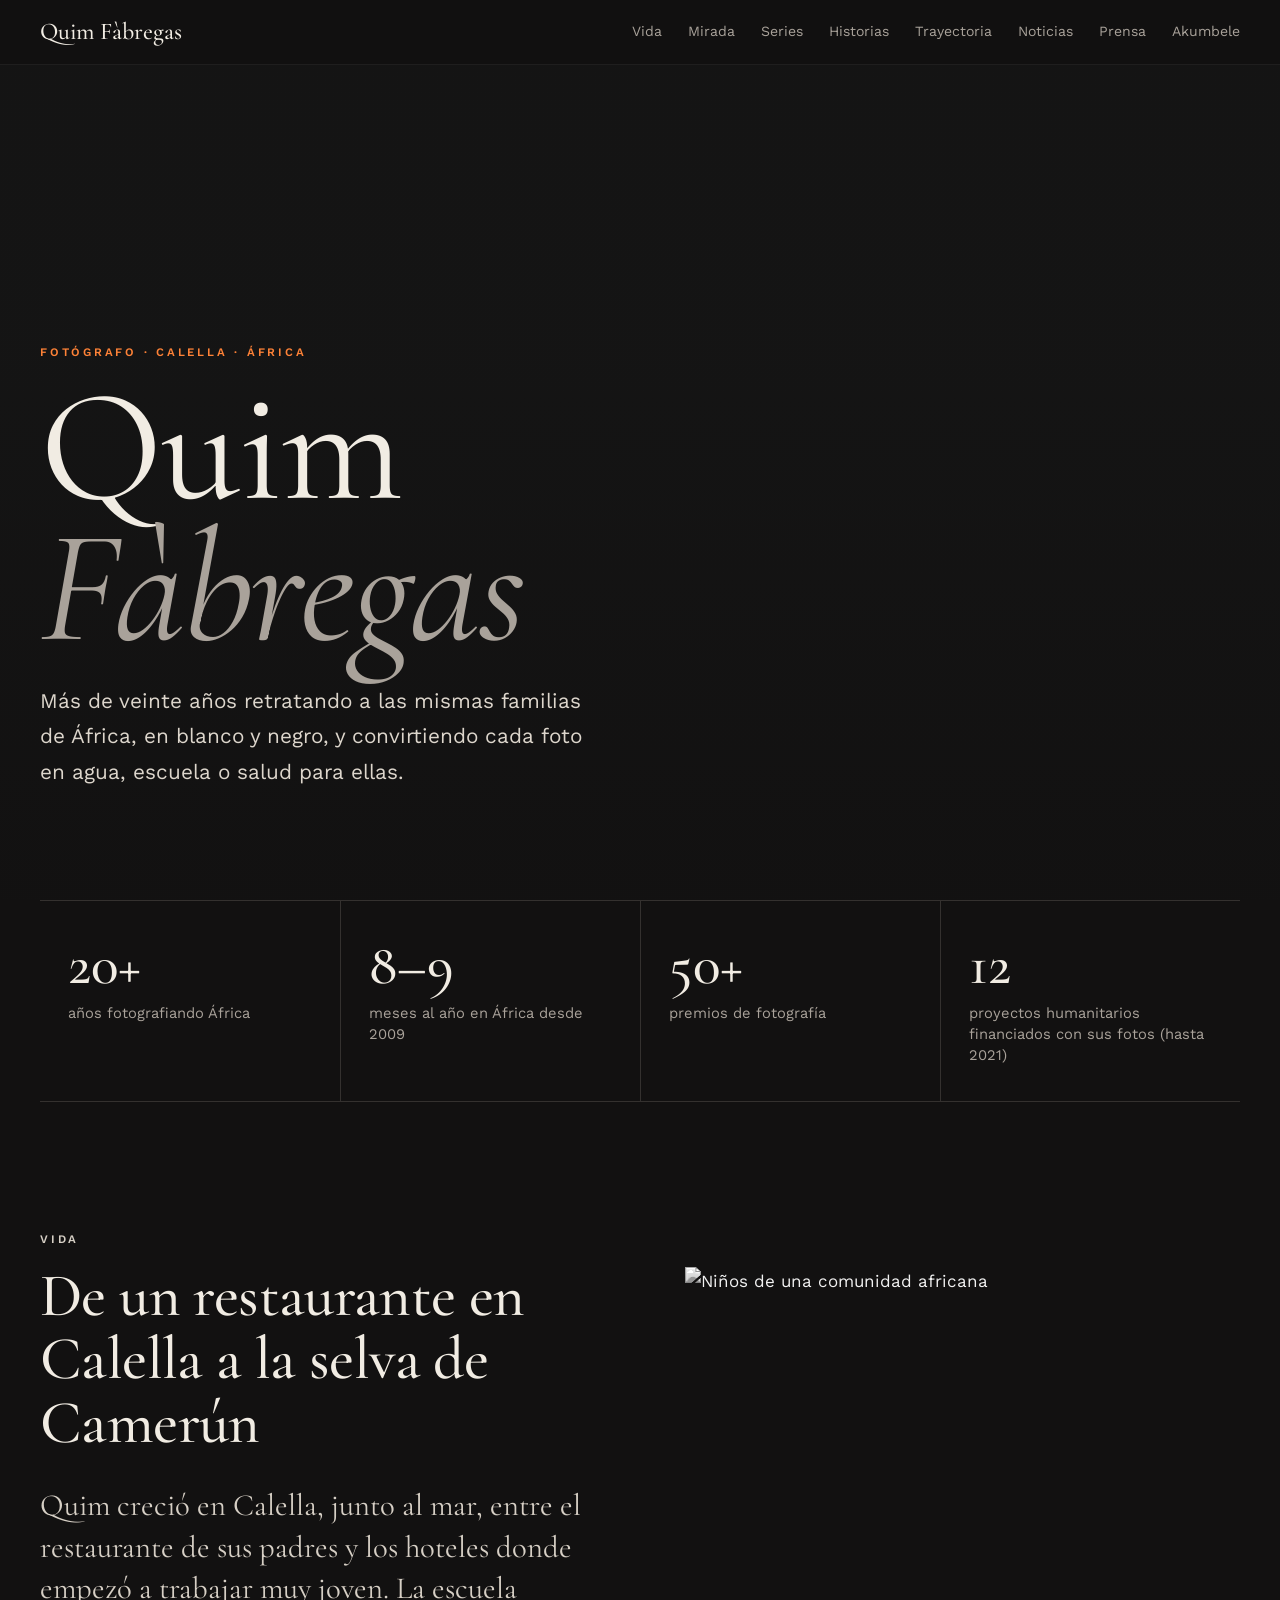
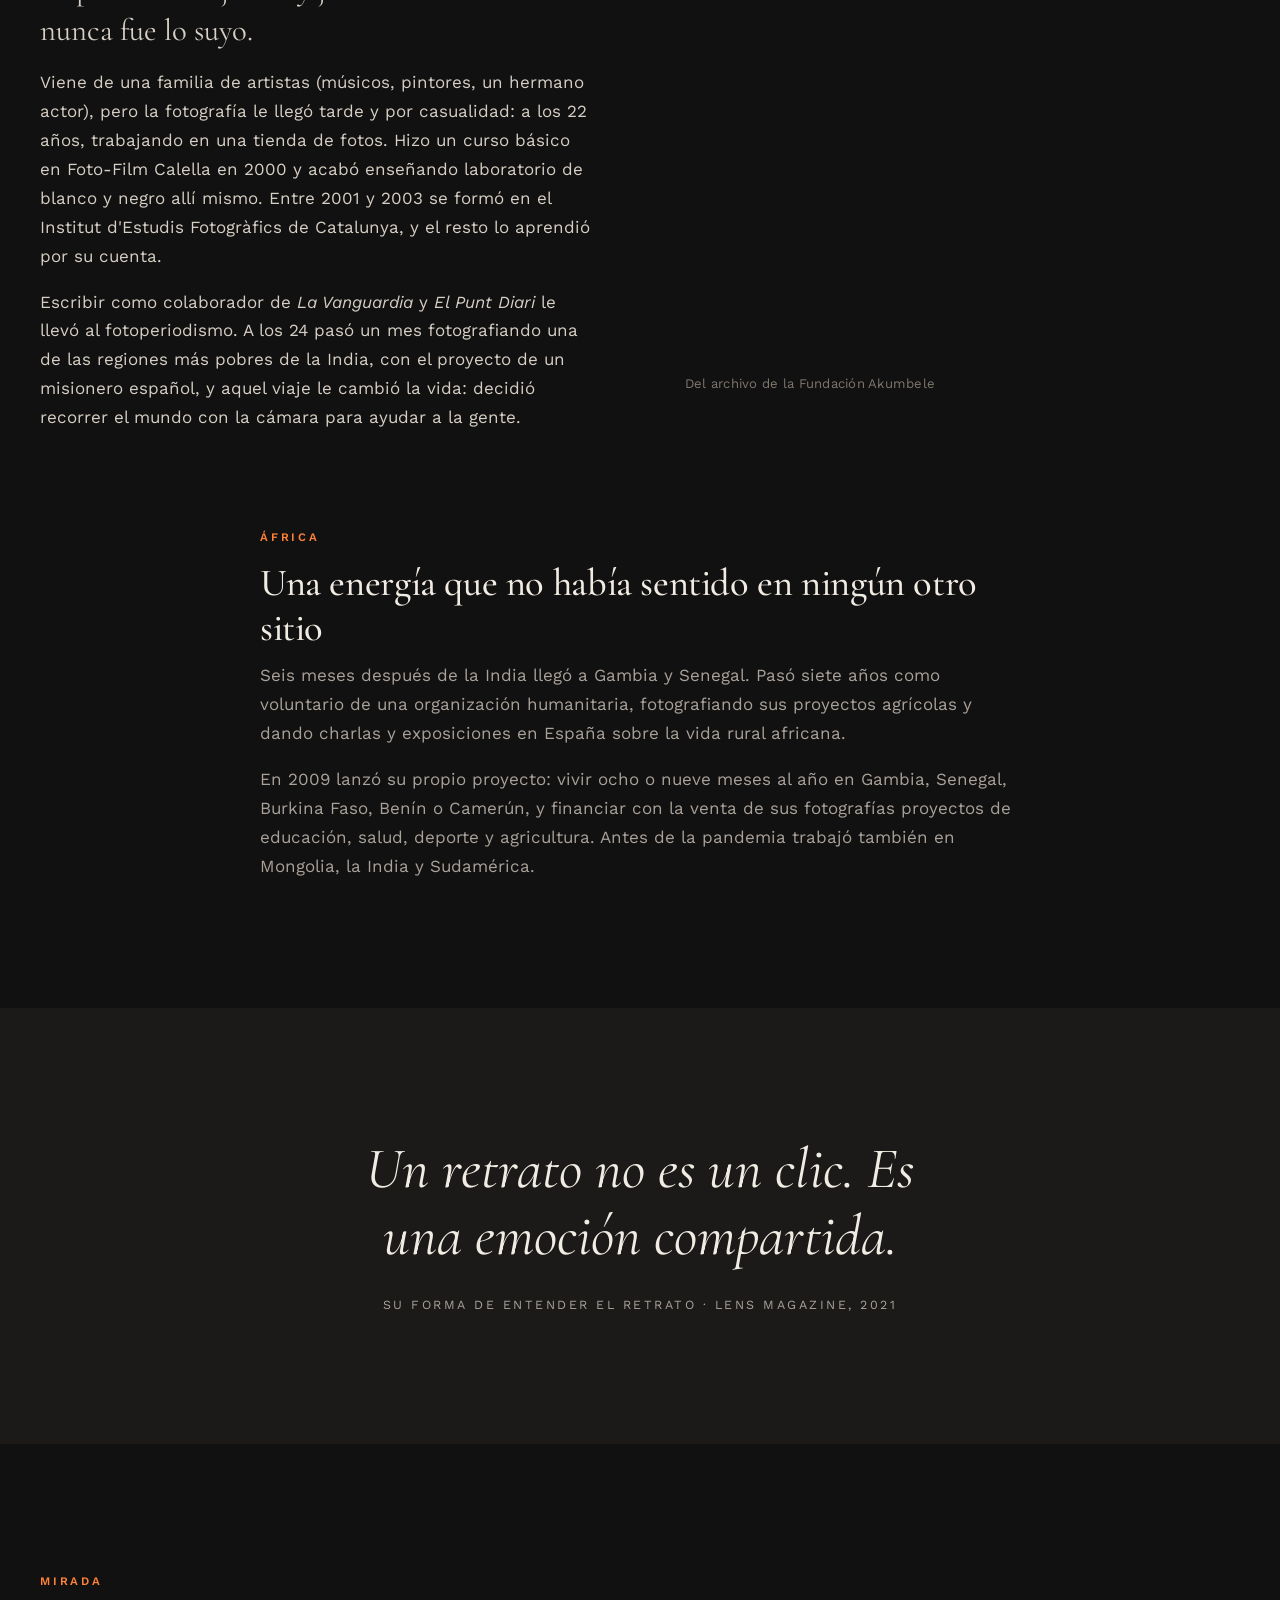
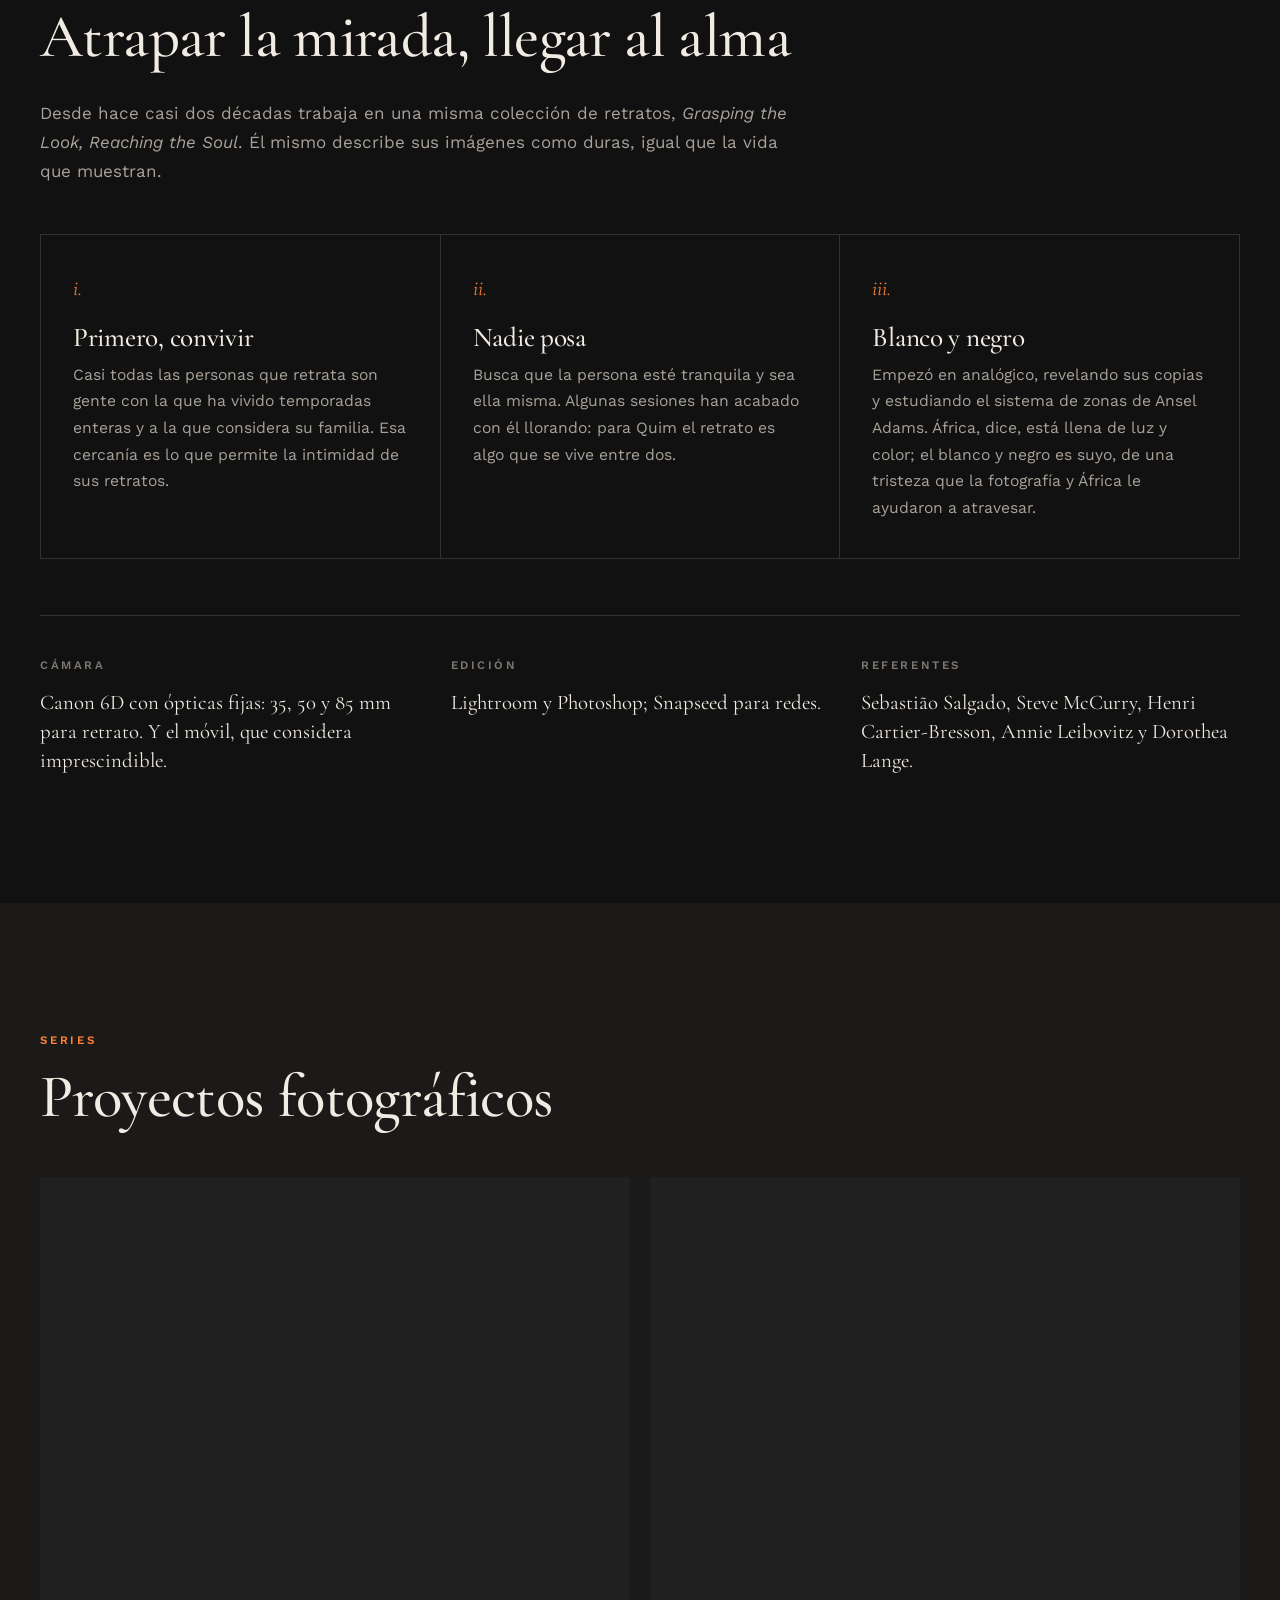
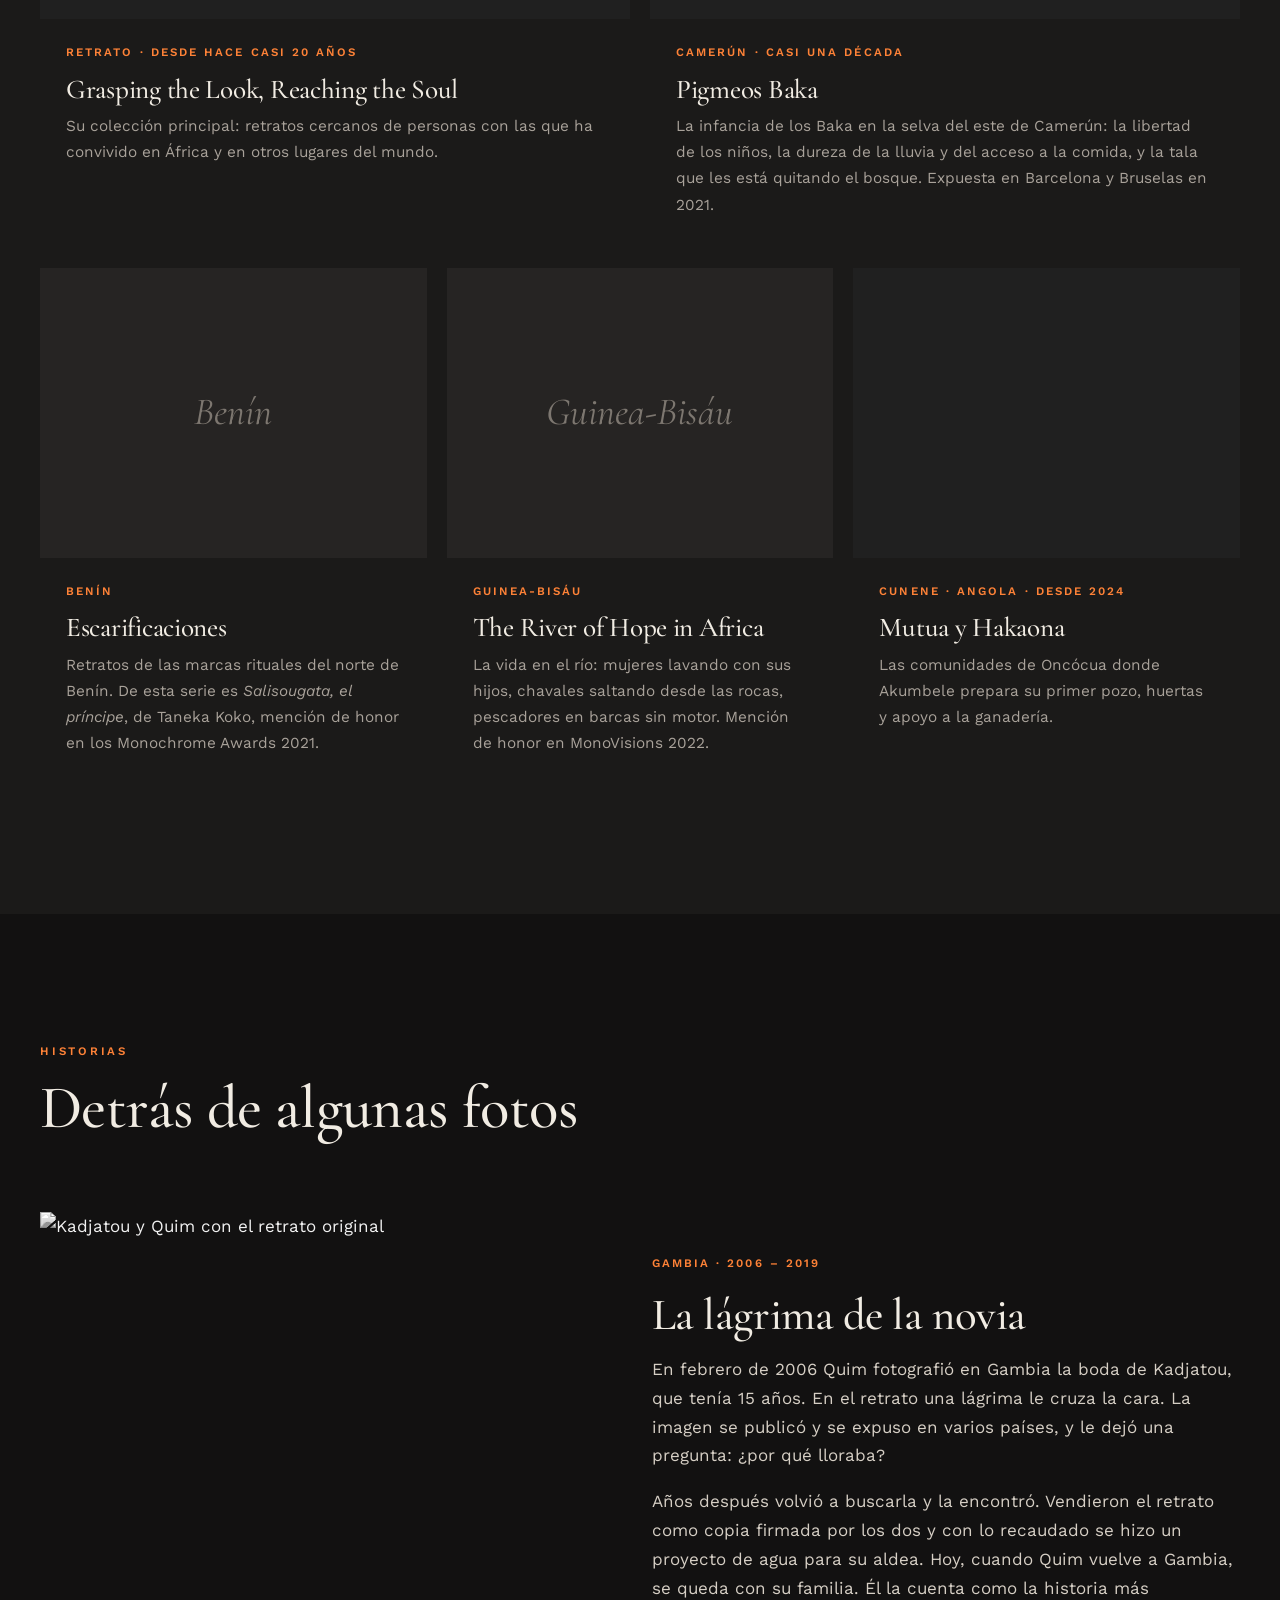
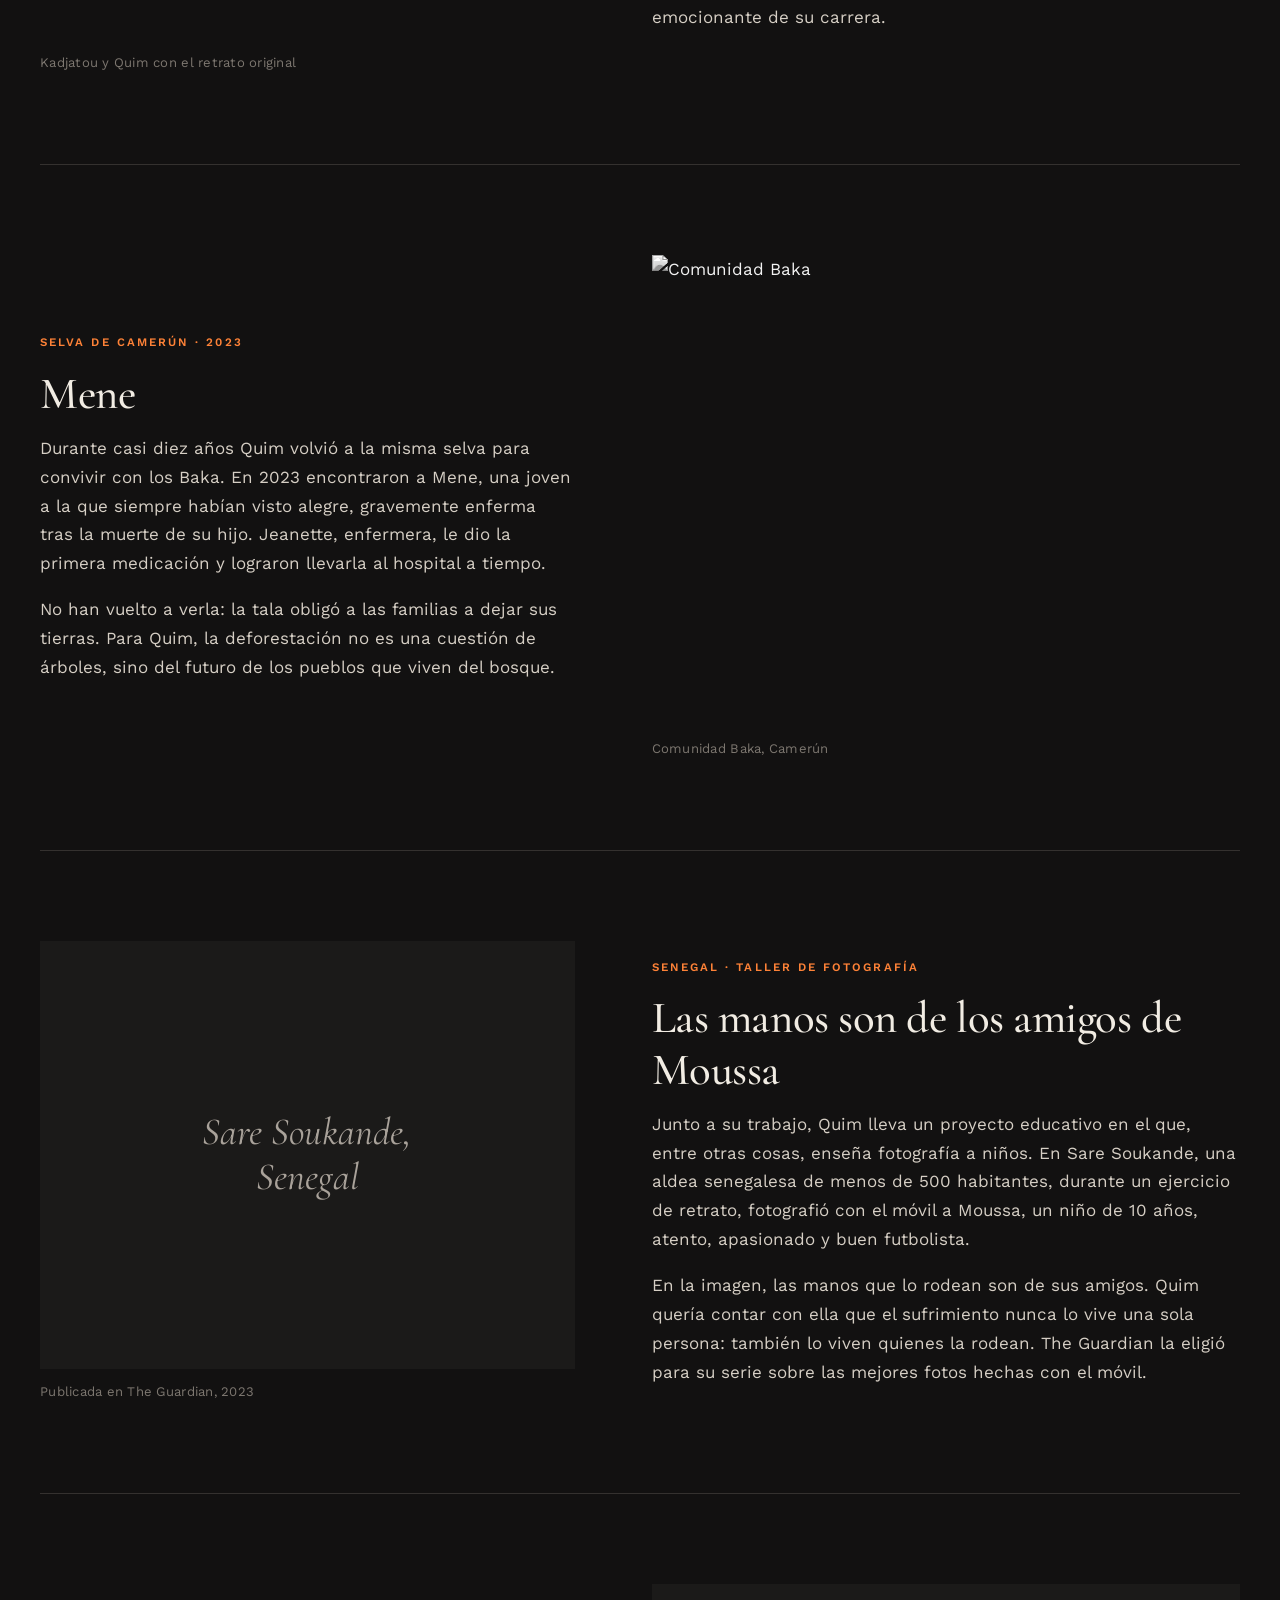
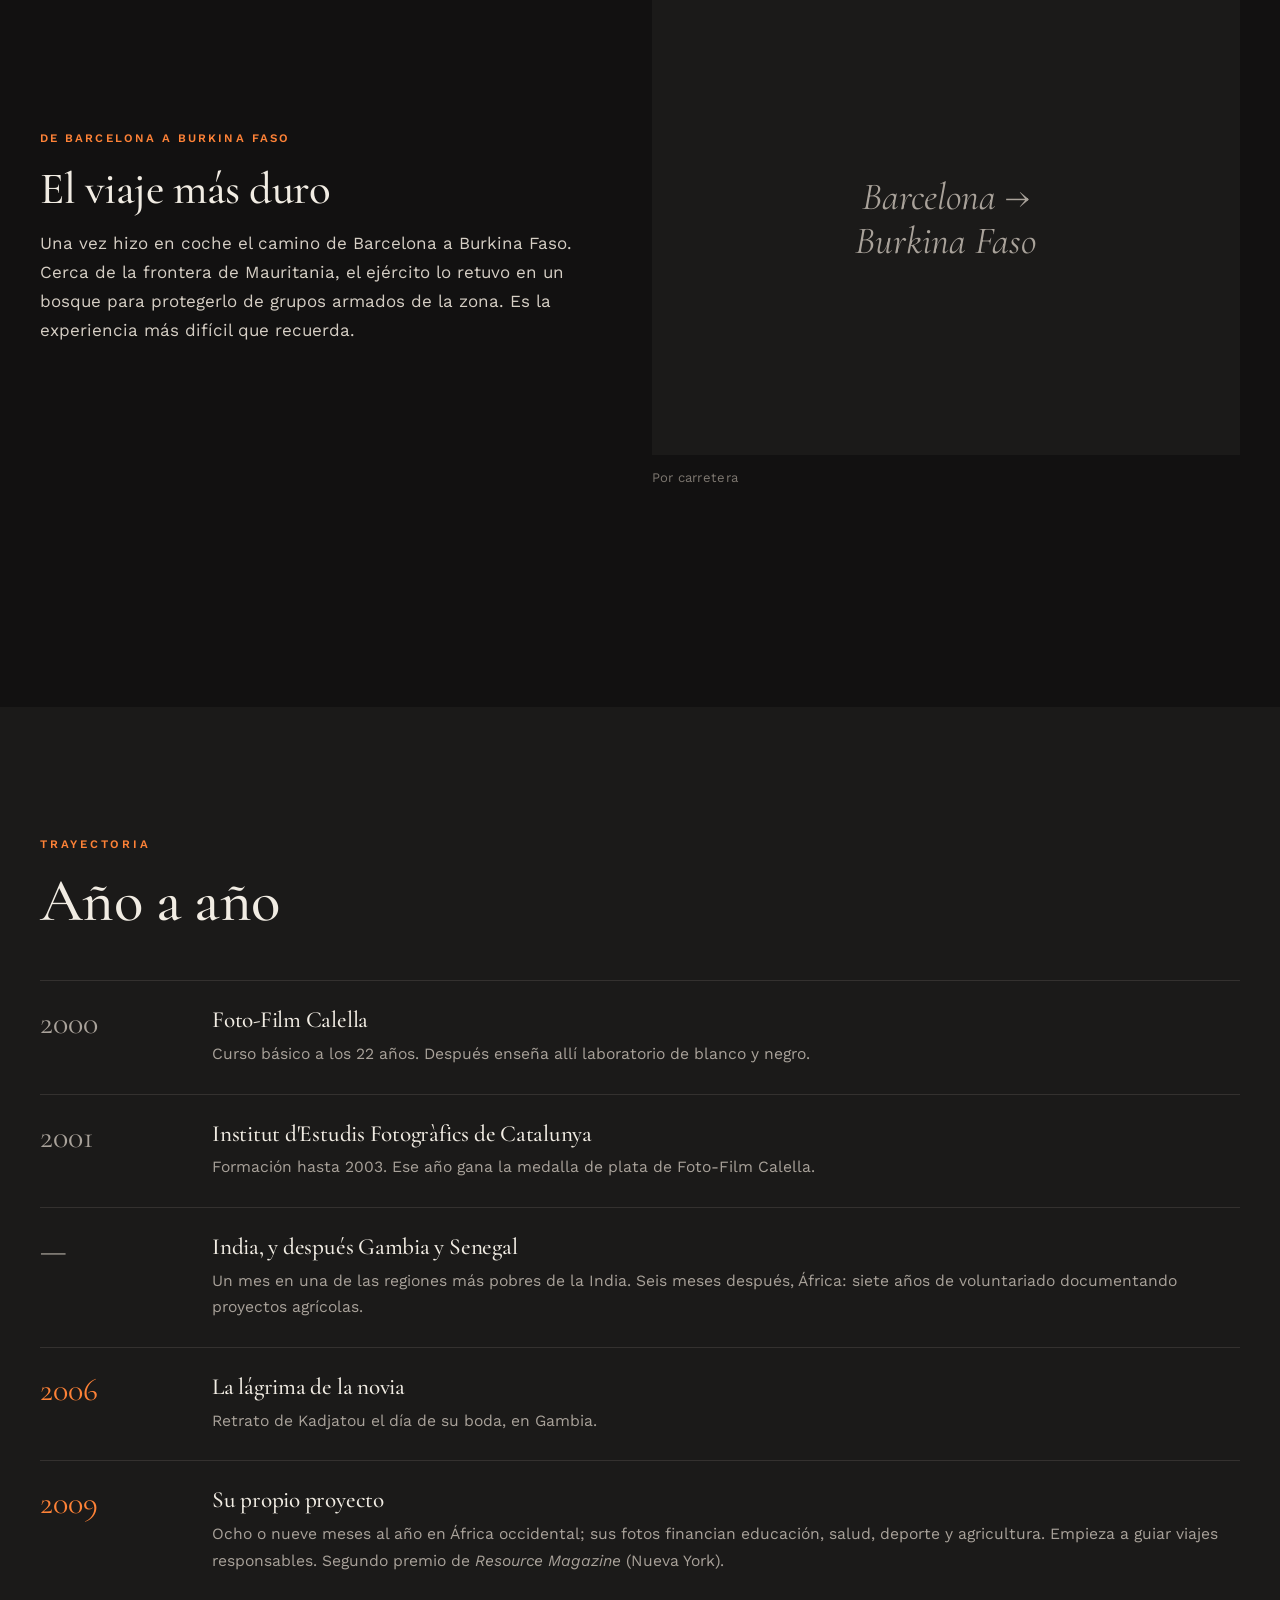
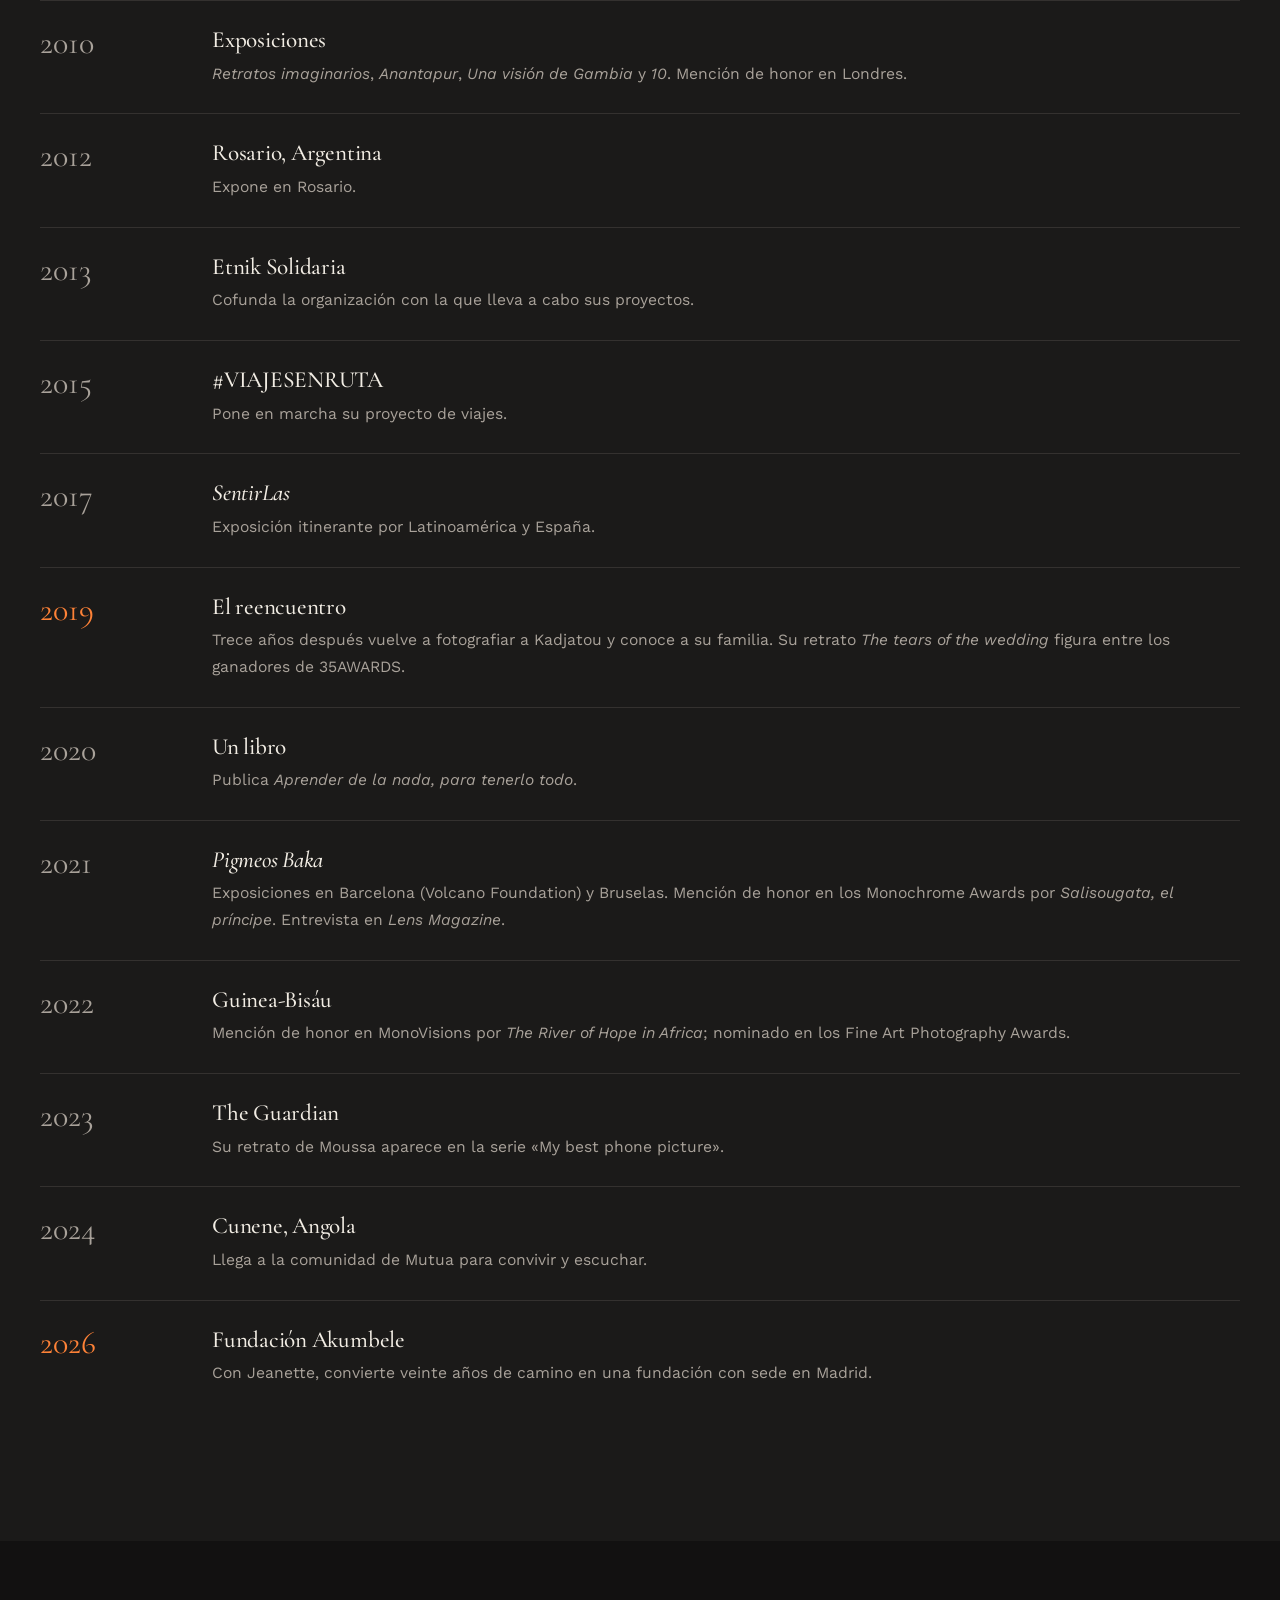
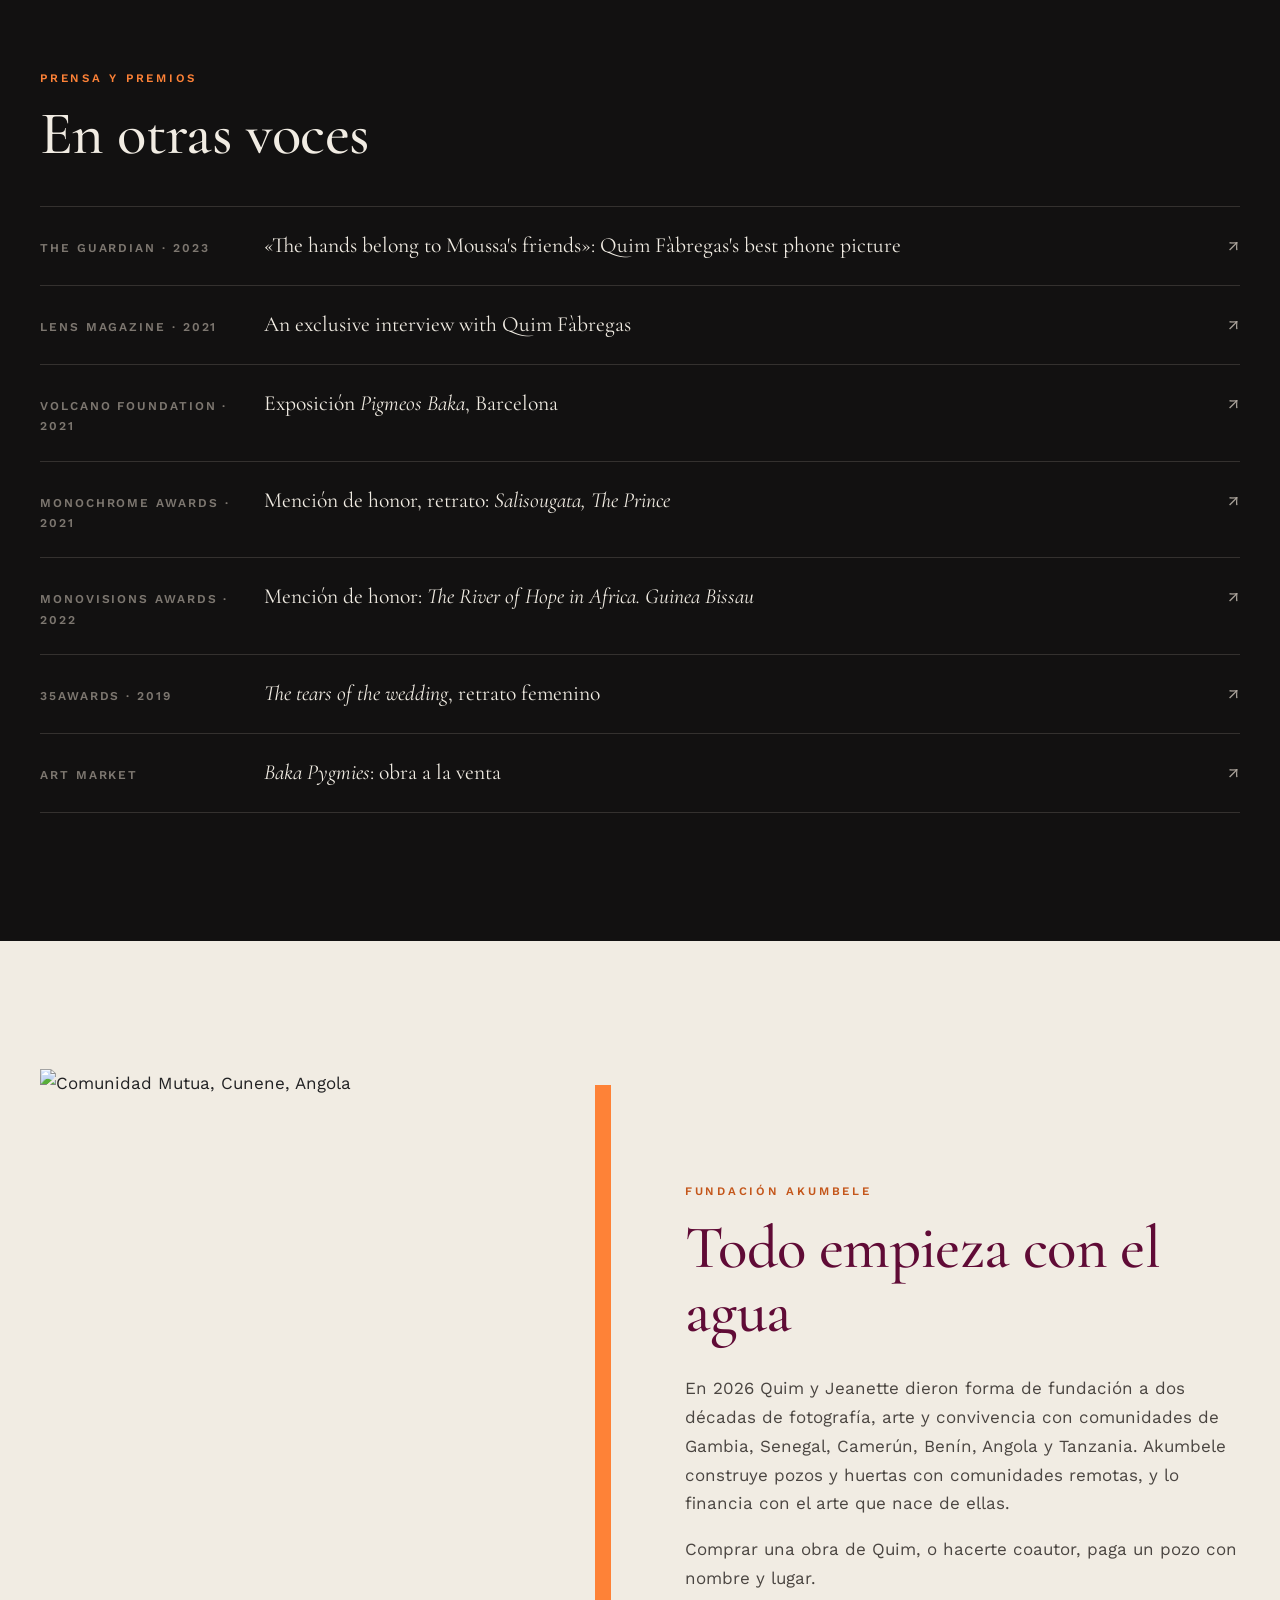
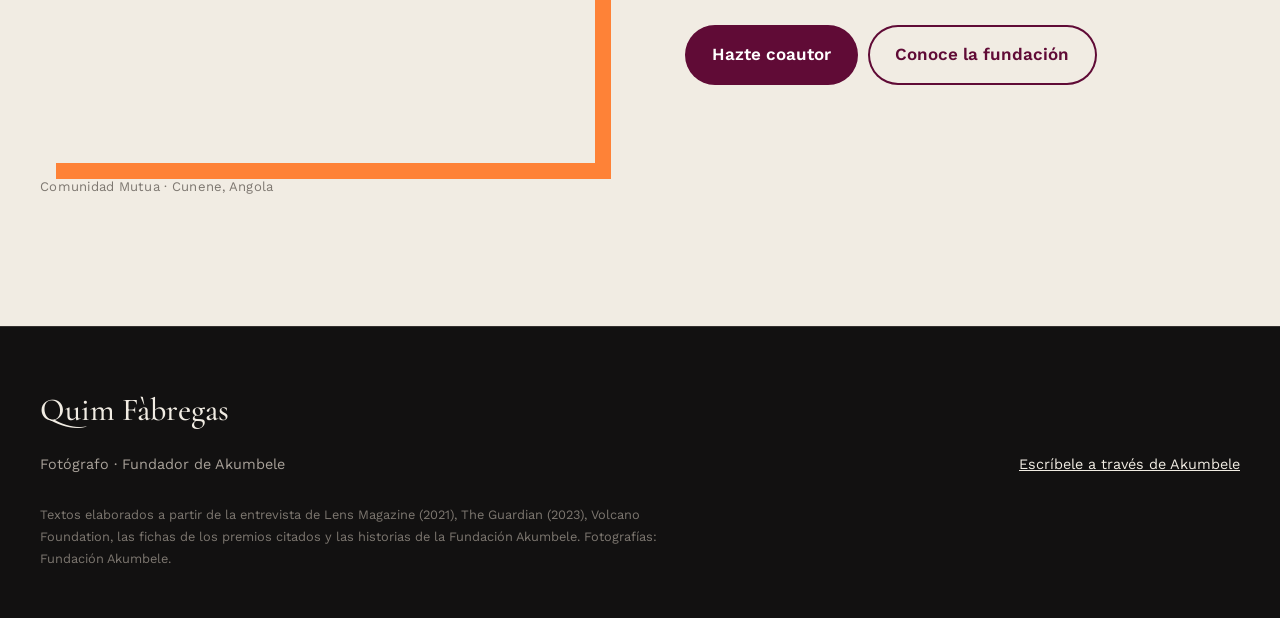
==== commit cbbbf5fc: "Añadir noticias y panel de edición con contraseña - noticias.html y bloque «Lo último» en la portada" ====
--- a/index.html
+++ b/index.html
@@ -20,7 +20,7 @@
   <div class="contenedor cabecera-fila">
     <a class="firma" href="#inicio">Quim Fàbregas</a>
     <nav class="menu" aria-label="Secciones">
-      <a href="#vida">Vida</a><a href="#mirada">Mirada</a><a href="#series">Series</a><a href="#historias">Historias</a><a href="#trayectoria">Trayectoria</a><a href="#prensa">Prensa</a><a href="#akumbele">Akumbele</a>
+      <a href="#vida">Vida</a><a href="#mirada">Mirada</a><a href="#series">Series</a><a href="#historias">Historias</a><a href="#trayectoria">Trayectoria</a><a href="noticias.html">Noticias</a><a href="#prensa">Prensa</a><a href="#akumbele">Akumbele</a>
     </nav>
   </div>
 </header>
@@ -197,6 +197,16 @@
   </div>
 </section>
 
+<!-- NOTICIAS (se rellena sola desde noticias.json; oculta si no hay ninguna) -->
+<section id="ultimas" hidden>
+  <div class="contenedor">
+    <p class="etiqueta">Noticias</p>
+    <h2>Lo último</h2>
+    <div class="noticias-rejilla" data-noticias="resumen" data-limite="3" data-enlace="noticias.html" data-ocultar="#ultimas" data-img-base="https://fundacionakumbele.org/wp-content/uploads/"></div>
+    <a class="ver-todas" href="noticias.html">Todas las noticias →</a>
+  </div>
+</section>
+
 <!-- PRENSA -->
 <section id="prensa">
   <div class="contenedor">
@@ -238,5 +248,6 @@
     <p class="fuentes">Textos elaborados a partir de la entrevista de Lens Magazine (2021), The Guardian (2023), Volcano Foundation, las fichas de los premios citados y las historias de la Fundación Akumbele. Fotografías: Fundación Akumbele.</p>
   </div>
 </footer>
+<script src="js/noticias.js" defer></script>
 </body>
 </html>
--- a/css/estilo.css
+++ b/css/estilo.css
@@ -127,7 +127,36 @@
 .pie a:hover{color:var(--naranja)}
 .fuentes{margin-top:28px;font-size:.8rem;color:var(--gris2);max-width:80ch}
 
+/* Noticias */
+[hidden]{display:none!important}
+.menu a.activo{color:var(--papel)}
+.cabecera-pagina{padding:clamp(130px,16vw,190px) 0 clamp(32px,5vw,56px);border-bottom:1px solid var(--linea)}
+.cabecera-pagina h1{font-size:clamp(3rem,8vw,5.6rem);font-weight:400;line-height:.95;margin-bottom:.3em}
+.noticias-seccion{padding-top:clamp(40px,6vw,72px)}
+.noticia{padding:0 0 clamp(48px,7vw,80px);margin-bottom:clamp(48px,7vw,80px);border-bottom:1px solid var(--linea);scroll-margin-top:90px}
+.noticia:last-child{border-bottom:0;margin-bottom:0}
+.noticia-fecha{font-size:.72rem;font-weight:600;letter-spacing:.2em;text-transform:uppercase;color:var(--naranja);margin-bottom:.8rem;display:block}
+.noticia h2.noticia-titulo{font-size:clamp(2rem,4.4vw,3rem);margin-bottom:.4em}
+.noticia .noticia-resumen{font-family:var(--serif);font-size:clamp(1.3rem,2vw,1.6rem);line-height:1.4;color:var(--papel)}
+.noticia-foto{margin:2rem 0}
+.noticia-foto img{width:100%;max-height:80vh;object-fit:cover}
+.noticia-foto figcaption{margin-top:.7rem;font-size:.82rem;color:var(--gris2)}
+.noticia-texto p{color:#d6cfc5}
+.noticia-texto a{color:var(--naranja)}
+.noticias-vacio{color:var(--gris);font-family:var(--serif);font-style:italic;font-size:1.6rem;text-align:center;padding:40px 0}
+.noticias-rejilla{display:grid;grid-template-columns:repeat(3,1fr);gap:20px;margin-top:40px}
+.noticia-tarjeta{display:flex;flex-direction:column;background:var(--negro2);text-decoration:none;transition:transform .25s}
+.noticia-tarjeta:hover{transform:translateY(-3px)}
+.noticia-tarjeta-img{display:block;aspect-ratio:4/3;background:var(--negro3) center/cover;filter:grayscale(1) contrast(1.05);transition:filter .5s}
+.noticia-tarjeta:hover .noticia-tarjeta-img{filter:none}
+.noticia-tarjeta-cuerpo{display:flex;flex-direction:column;padding:22px 24px 26px;flex:1}
+.noticia-tarjeta .noticia-titulo{font-family:var(--serif);font-size:1.6rem;line-height:1.15;margin-bottom:.5rem}
+.noticia-tarjeta .noticia-resumen{color:var(--gris);font-size:.95rem}
+.noticia-leer{margin-top:auto;padding-top:1rem;font-size:.88rem;font-weight:600;color:var(--naranja)}
+.ver-todas{display:inline-block;margin-top:28px;color:var(--naranja);text-decoration:none;font-weight:600;border-bottom:1px solid currentColor}
+
 @media (max-width:960px){
+  .noticias-rejilla{grid-template-columns:1fr 1fr}
   .cifras{grid-template-columns:1fr 1fr}
   .cifra:nth-child(3){border-left:0}
   .cifra:nth-child(n+3){border-top:1px solid var(--linea)}
@@ -142,7 +171,7 @@
   .firma{font-size:1.25rem}
   .dos,.historia{grid-template-columns:1fr}
   .dos.invertido > :first-child,.historia:nth-of-type(even) .foto{order:0}
-  .series{grid-template-columns:1fr}
+  .series,.noticias-rejilla{grid-template-columns:1fr}
   .cifra{padding:26px 18px}
   .cifra b{font-size:2.8rem}
   .linea li{grid-template-columns:1fr;gap:8px}
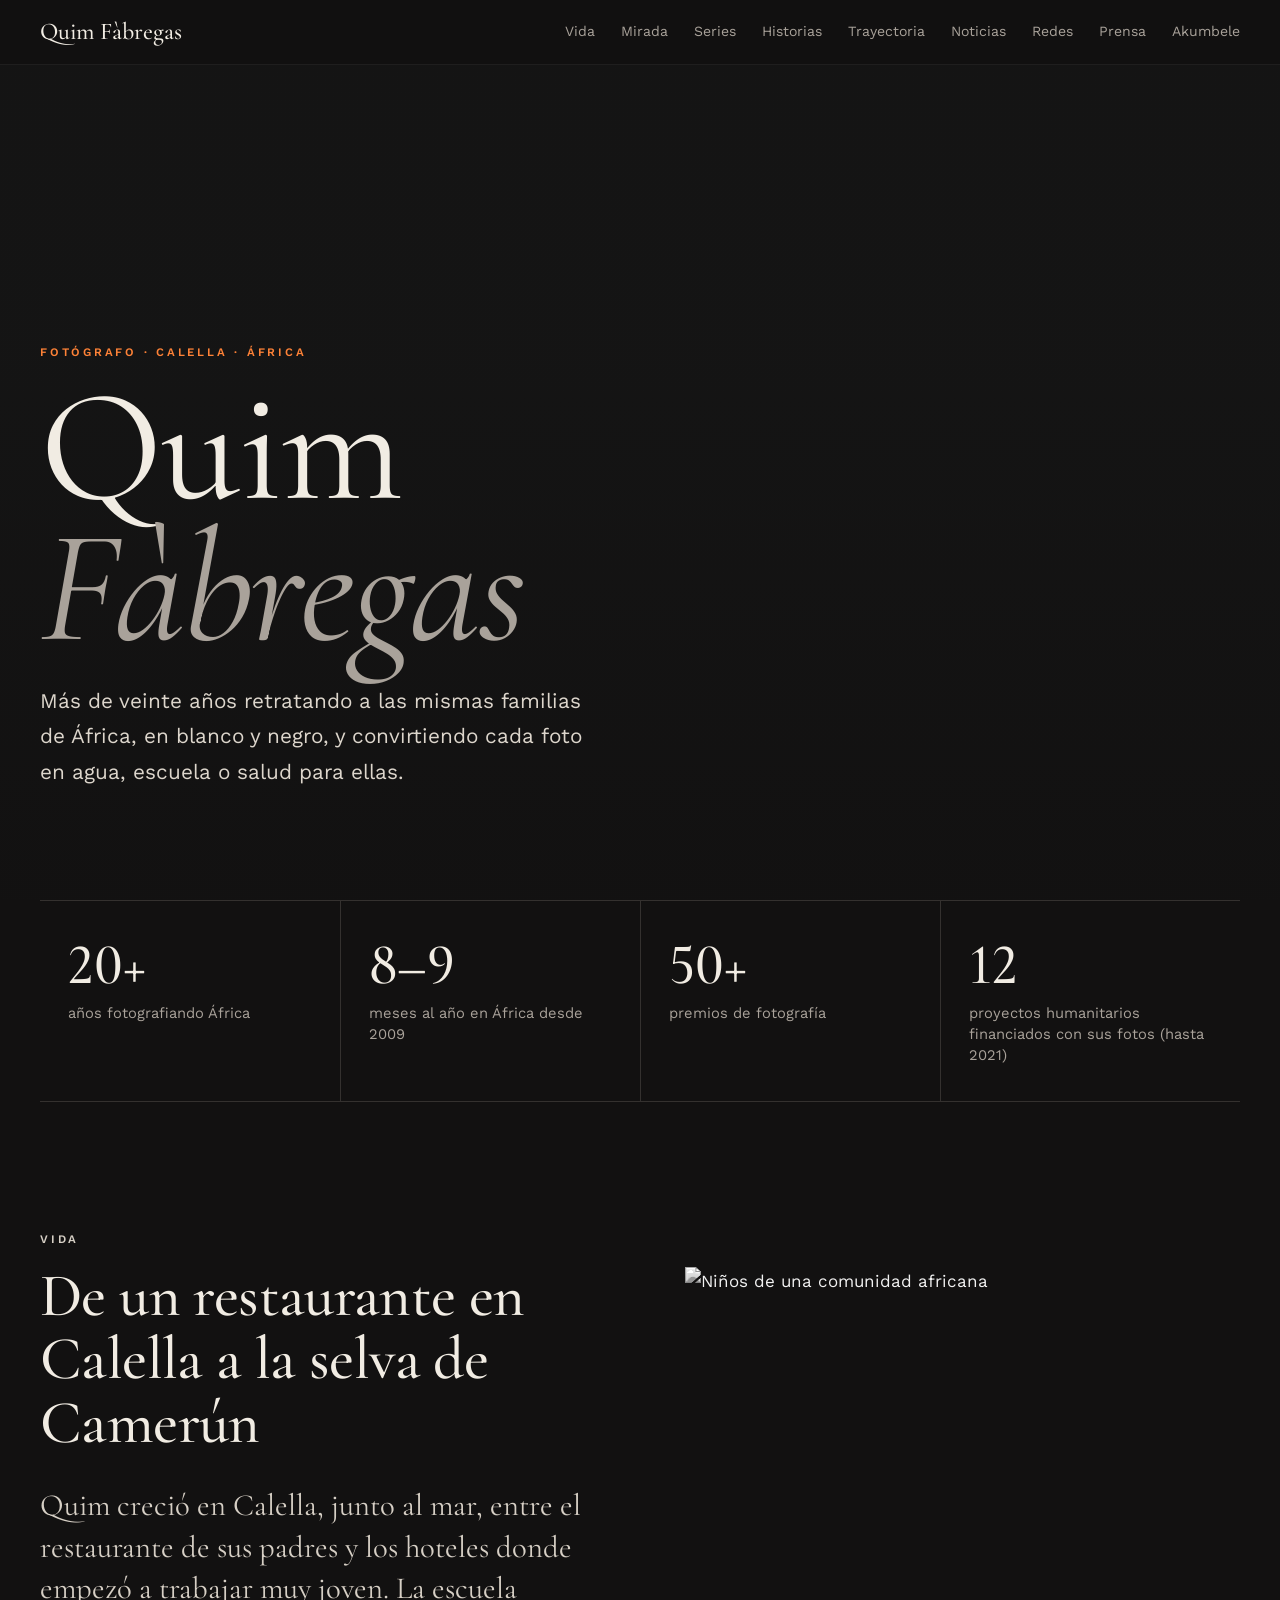
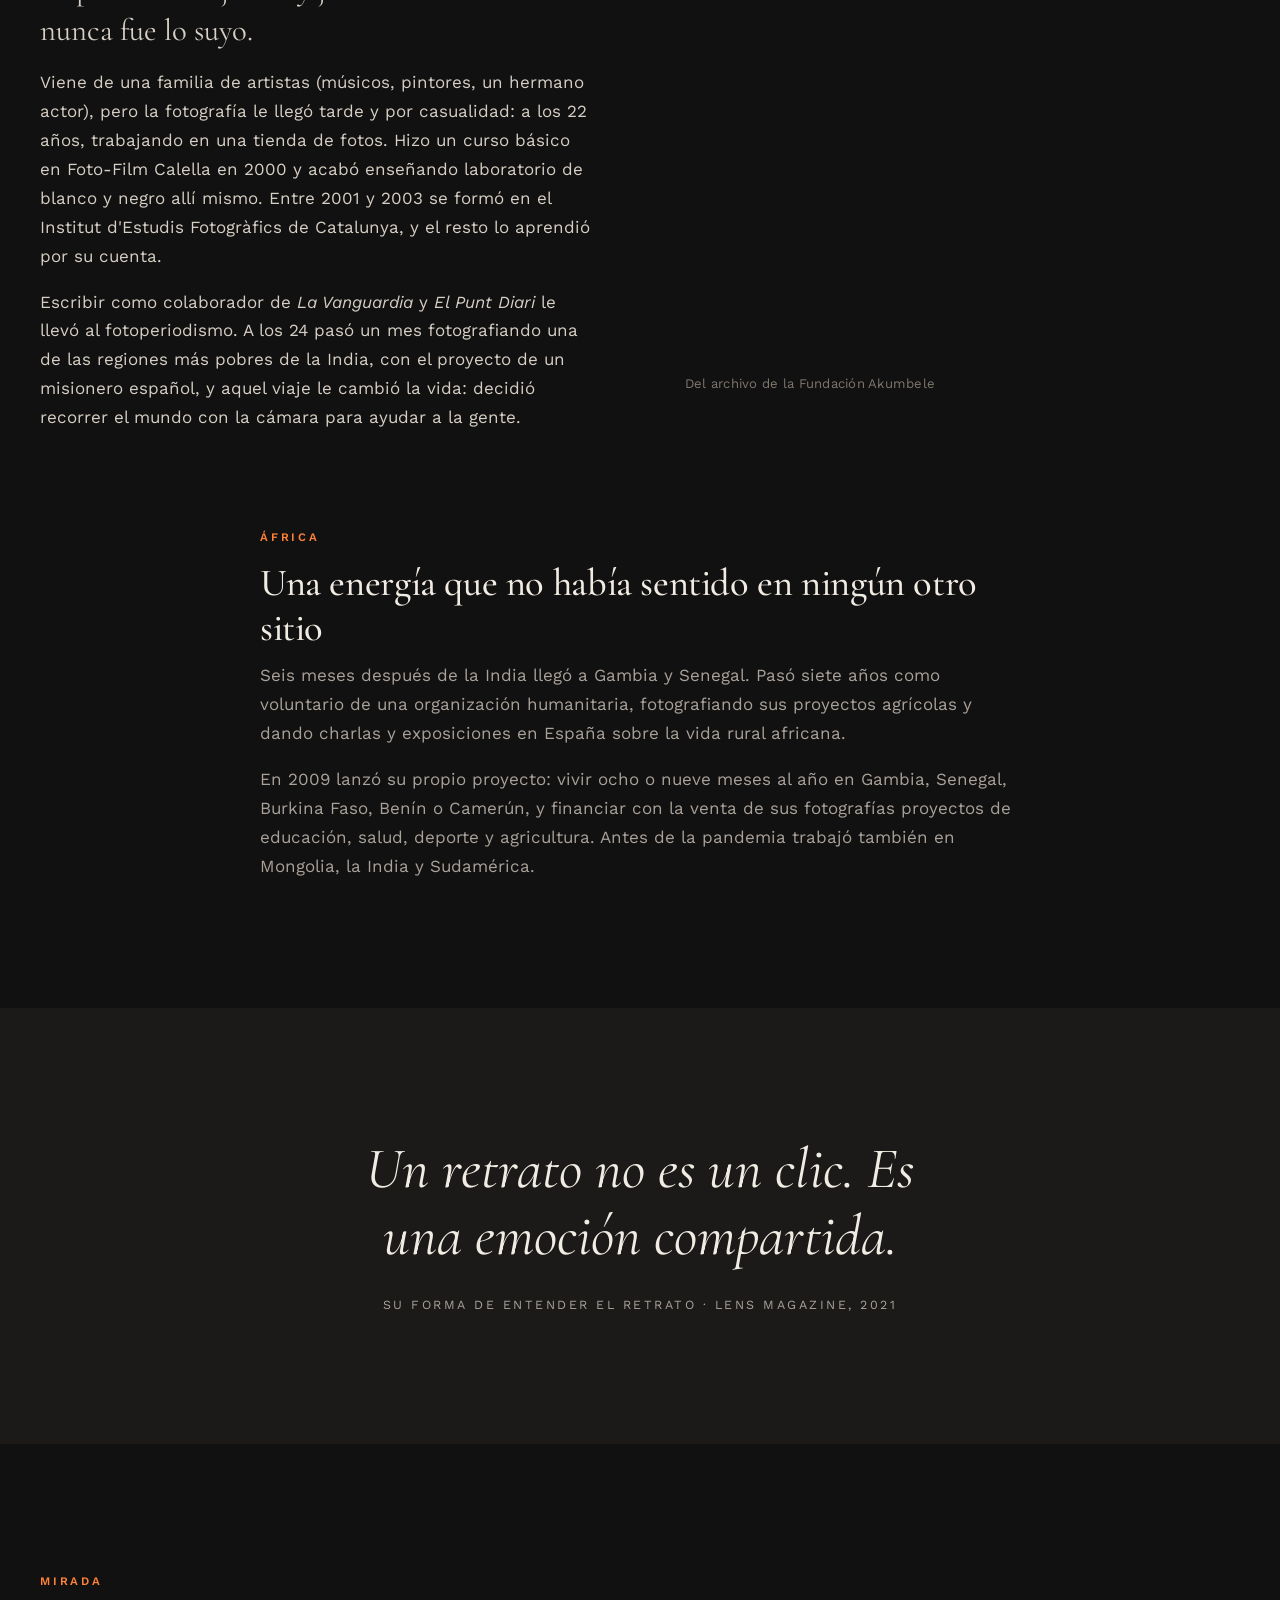
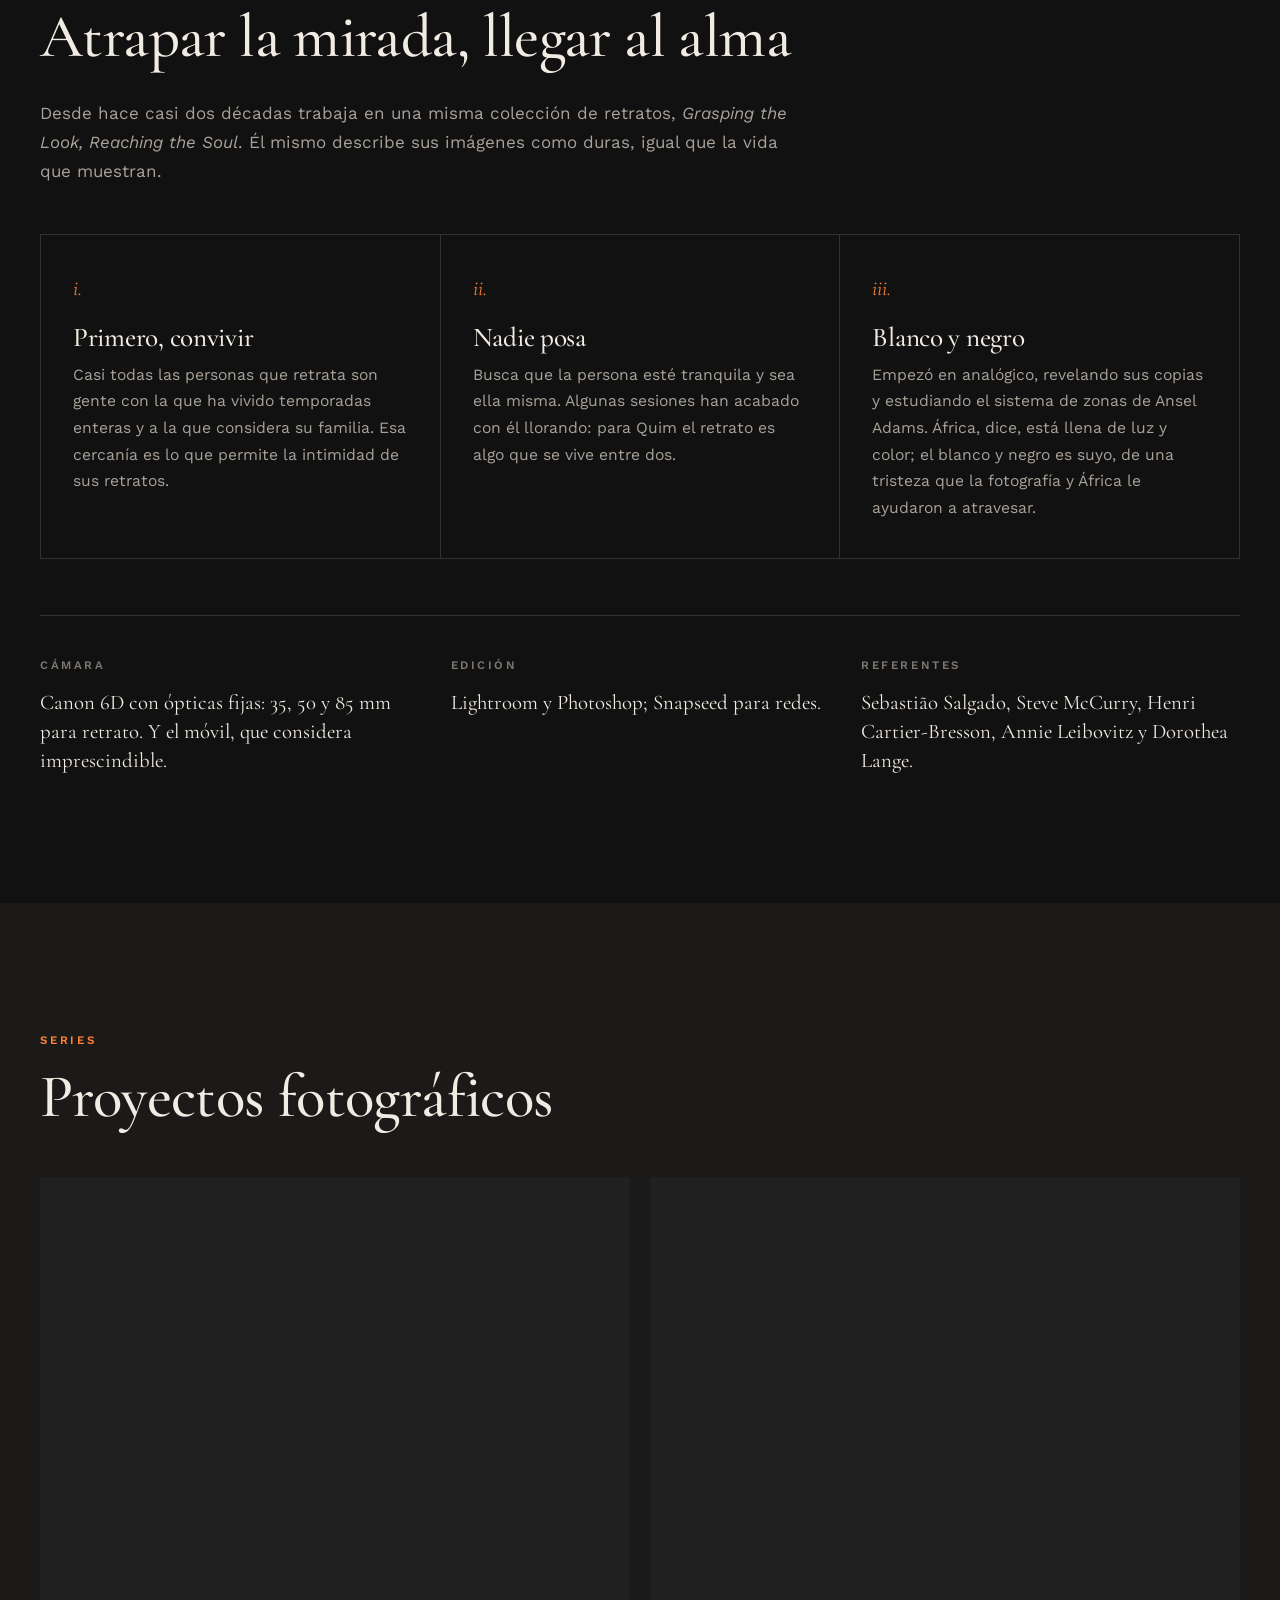
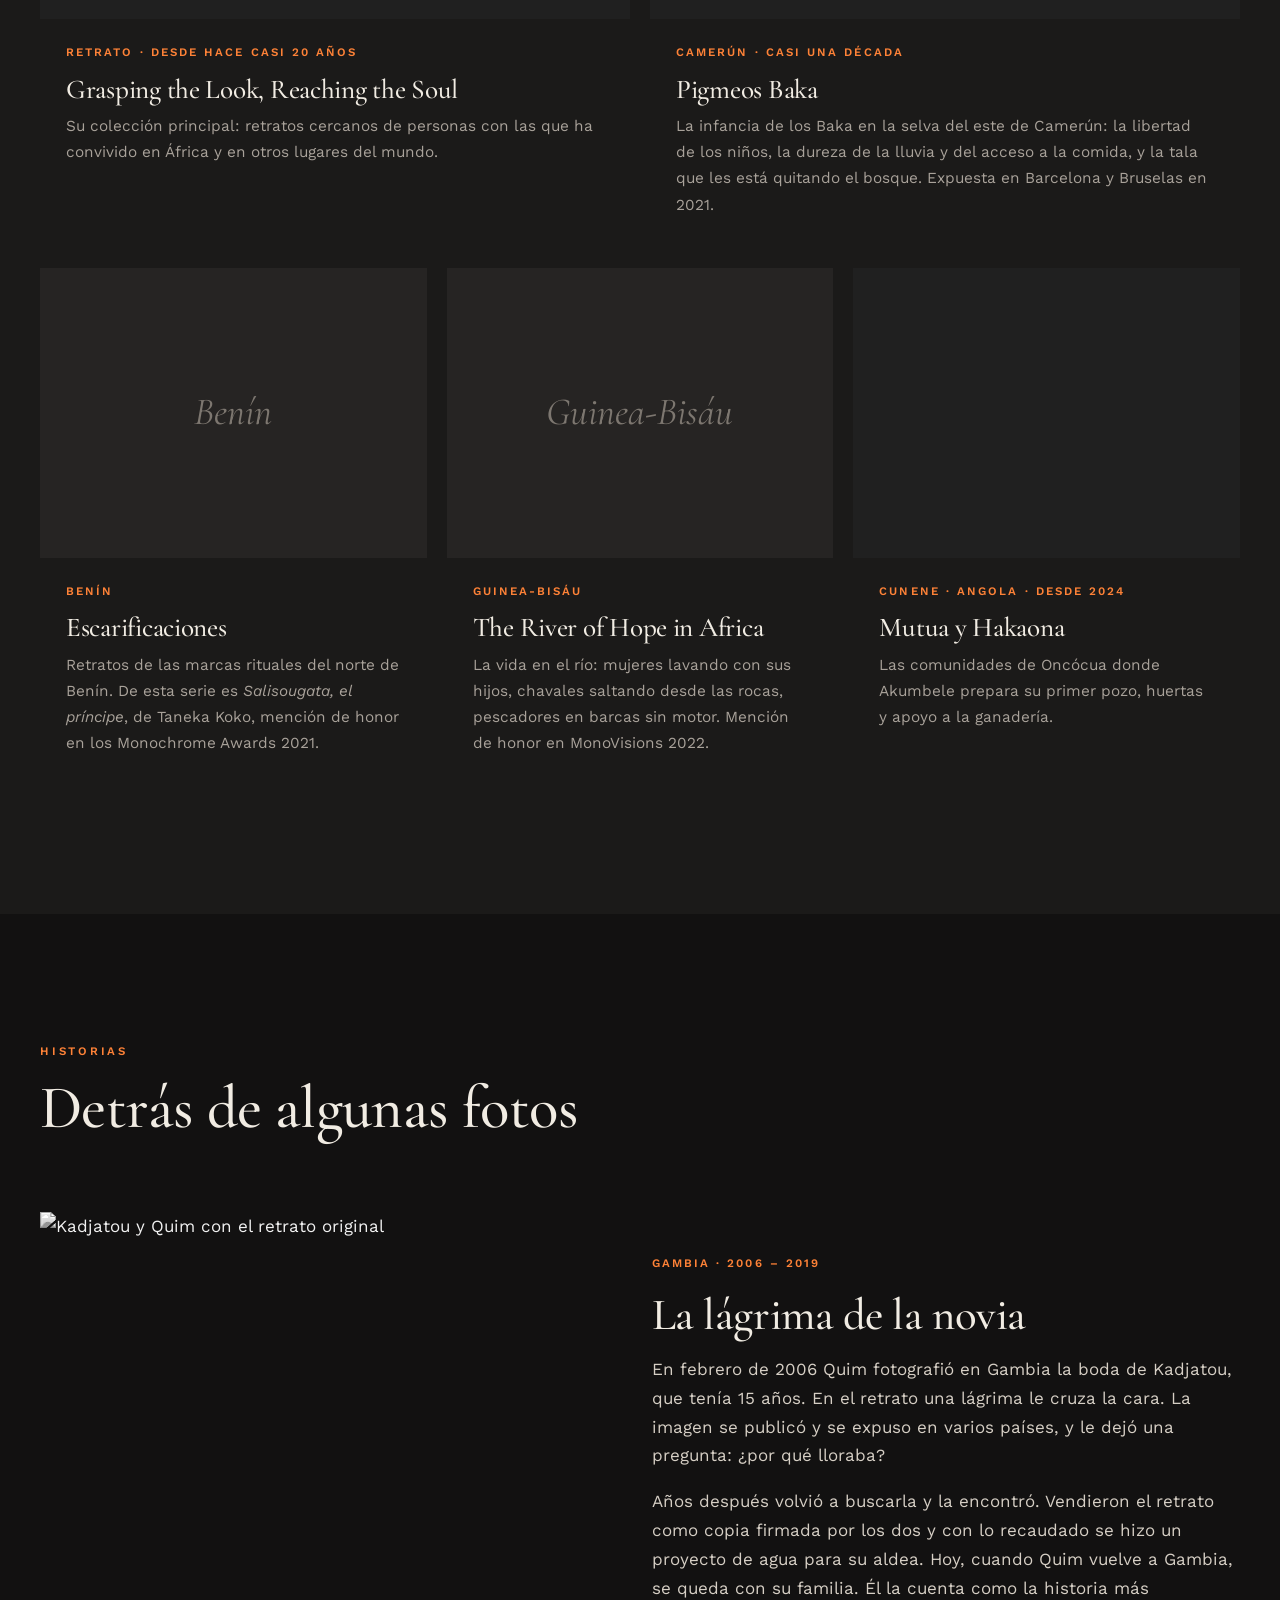
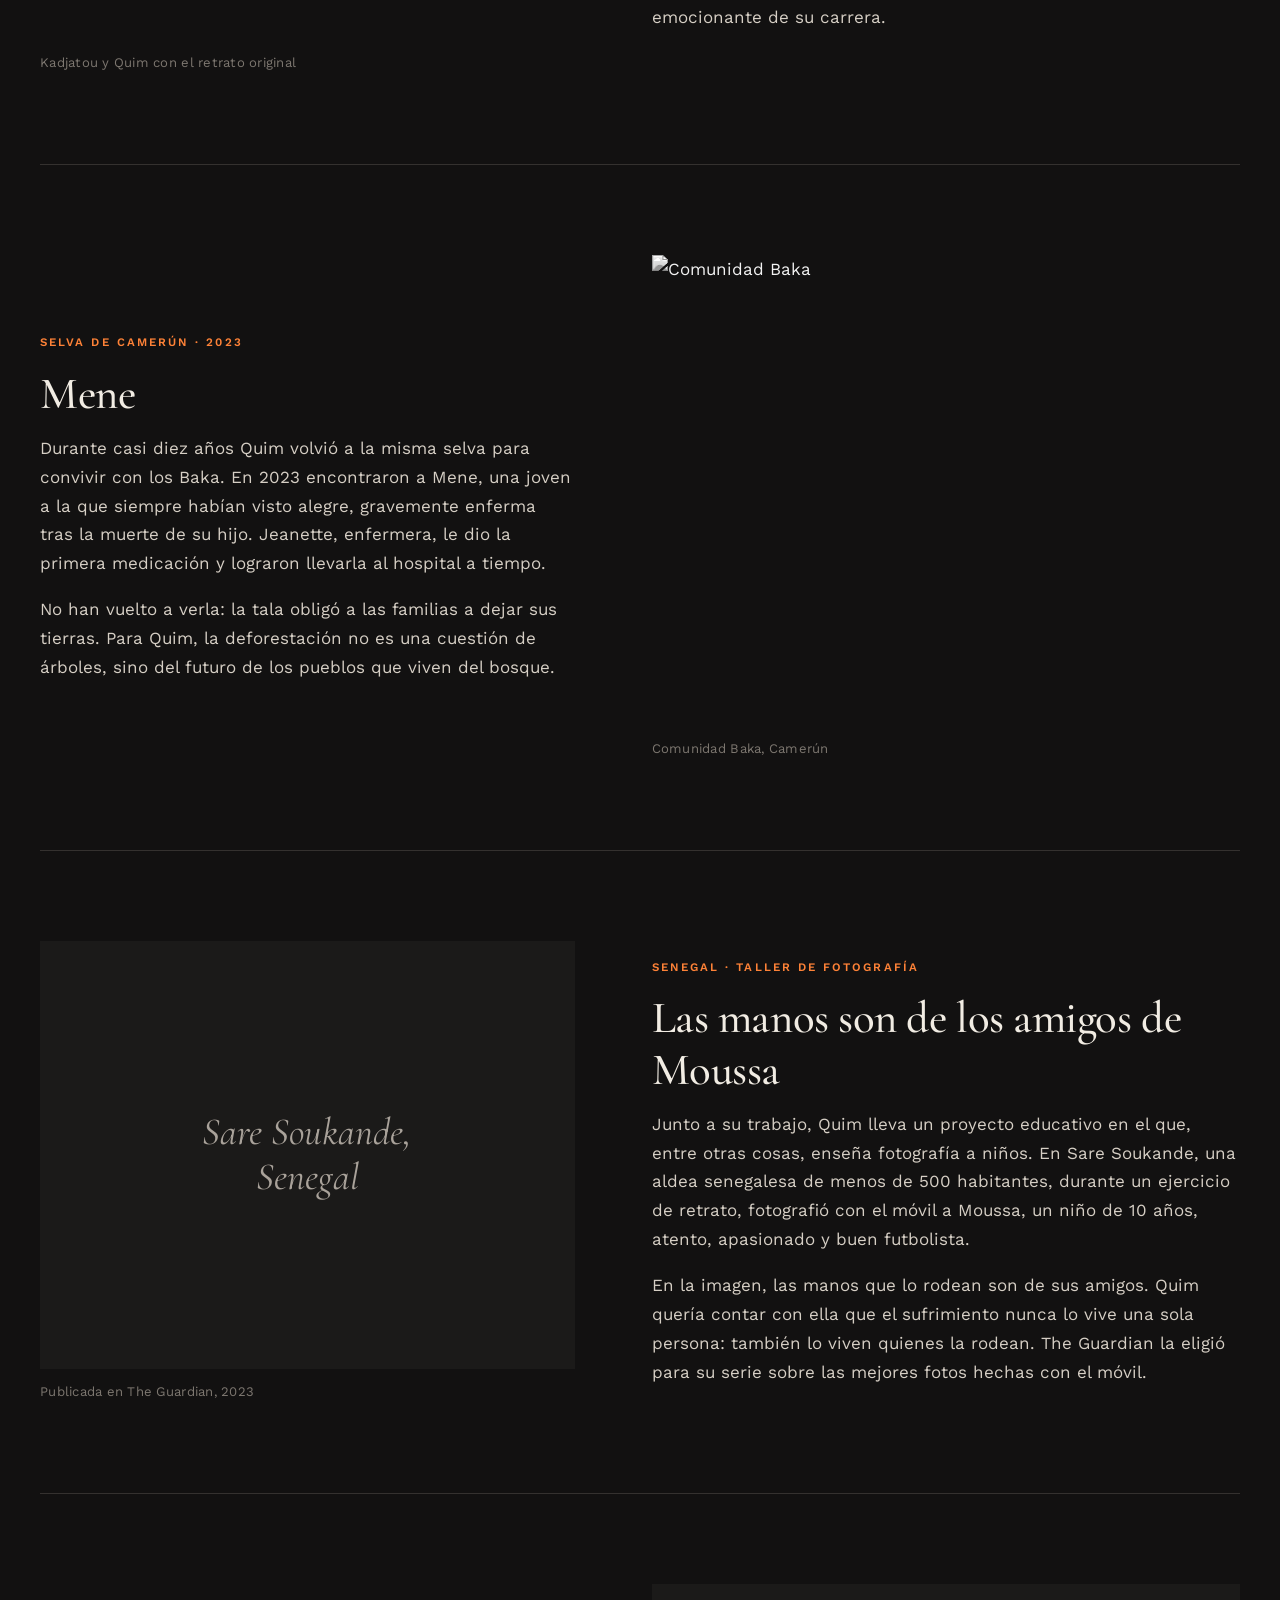
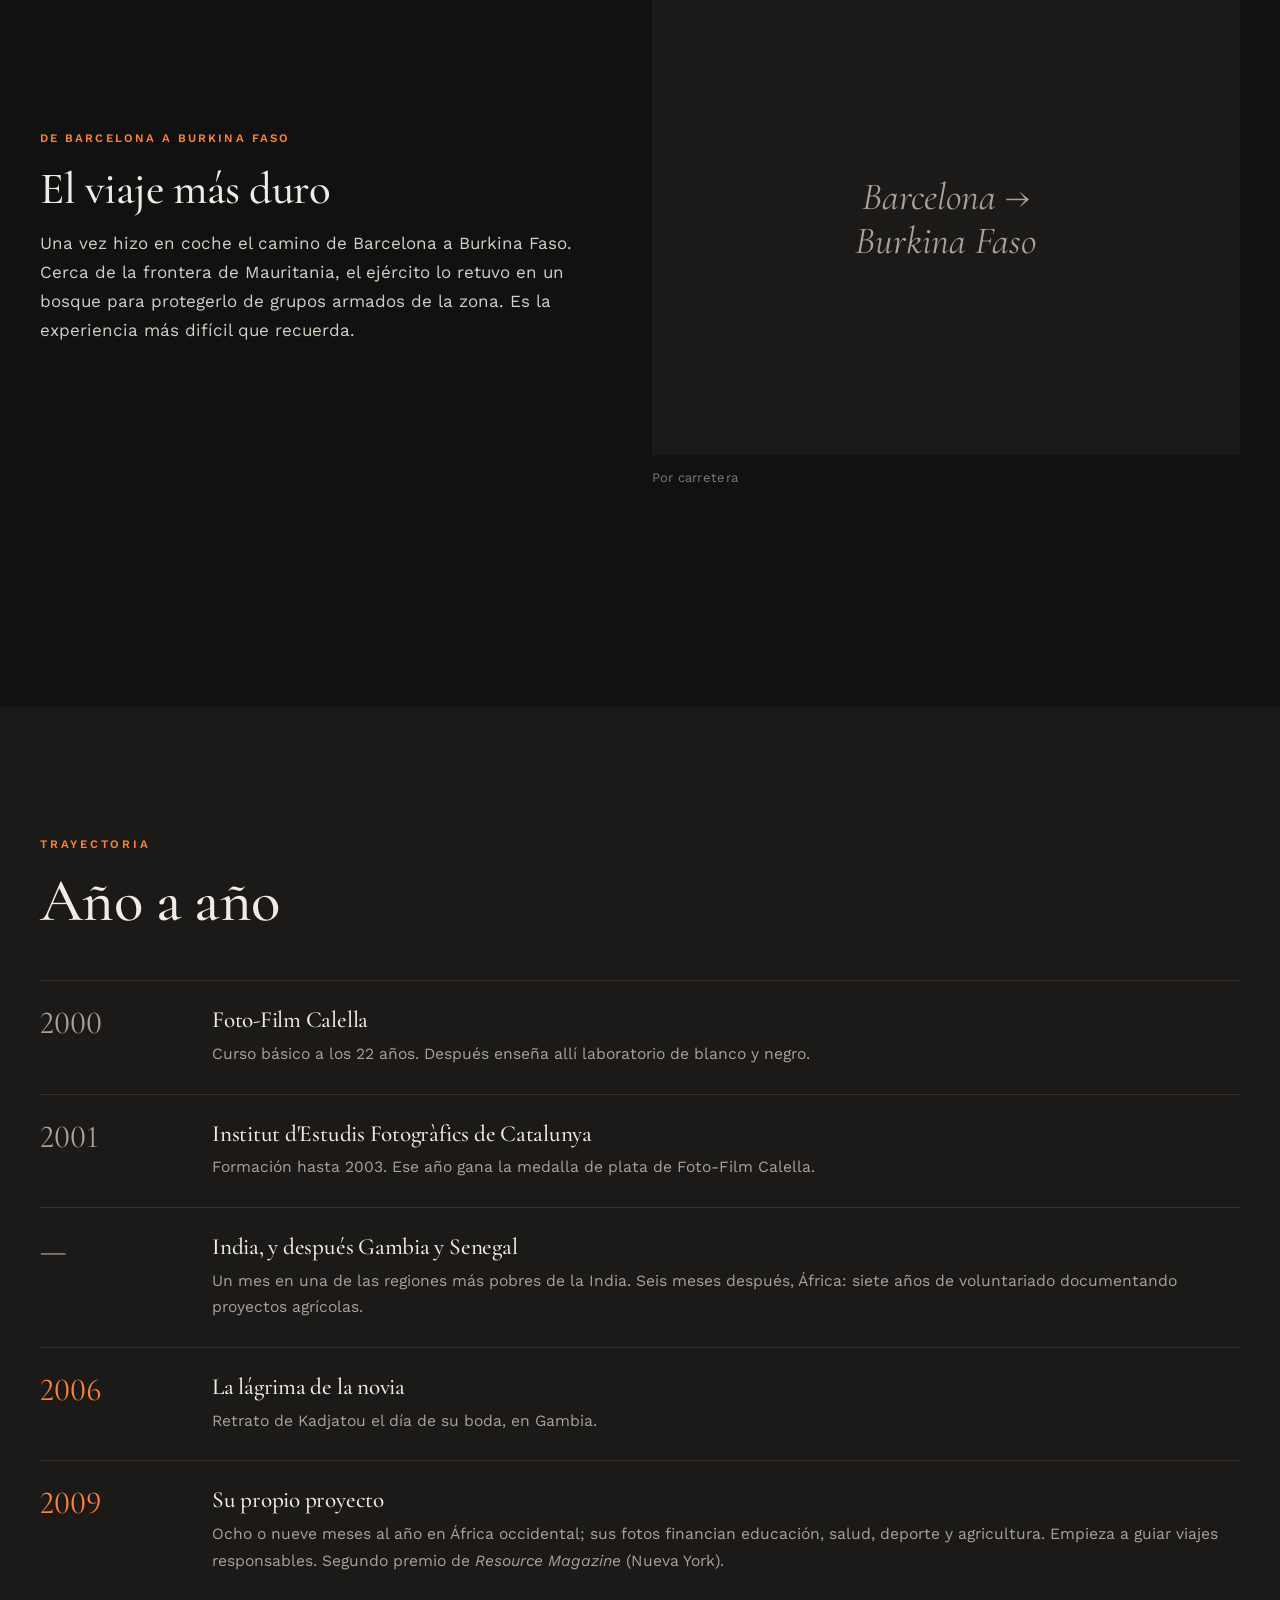
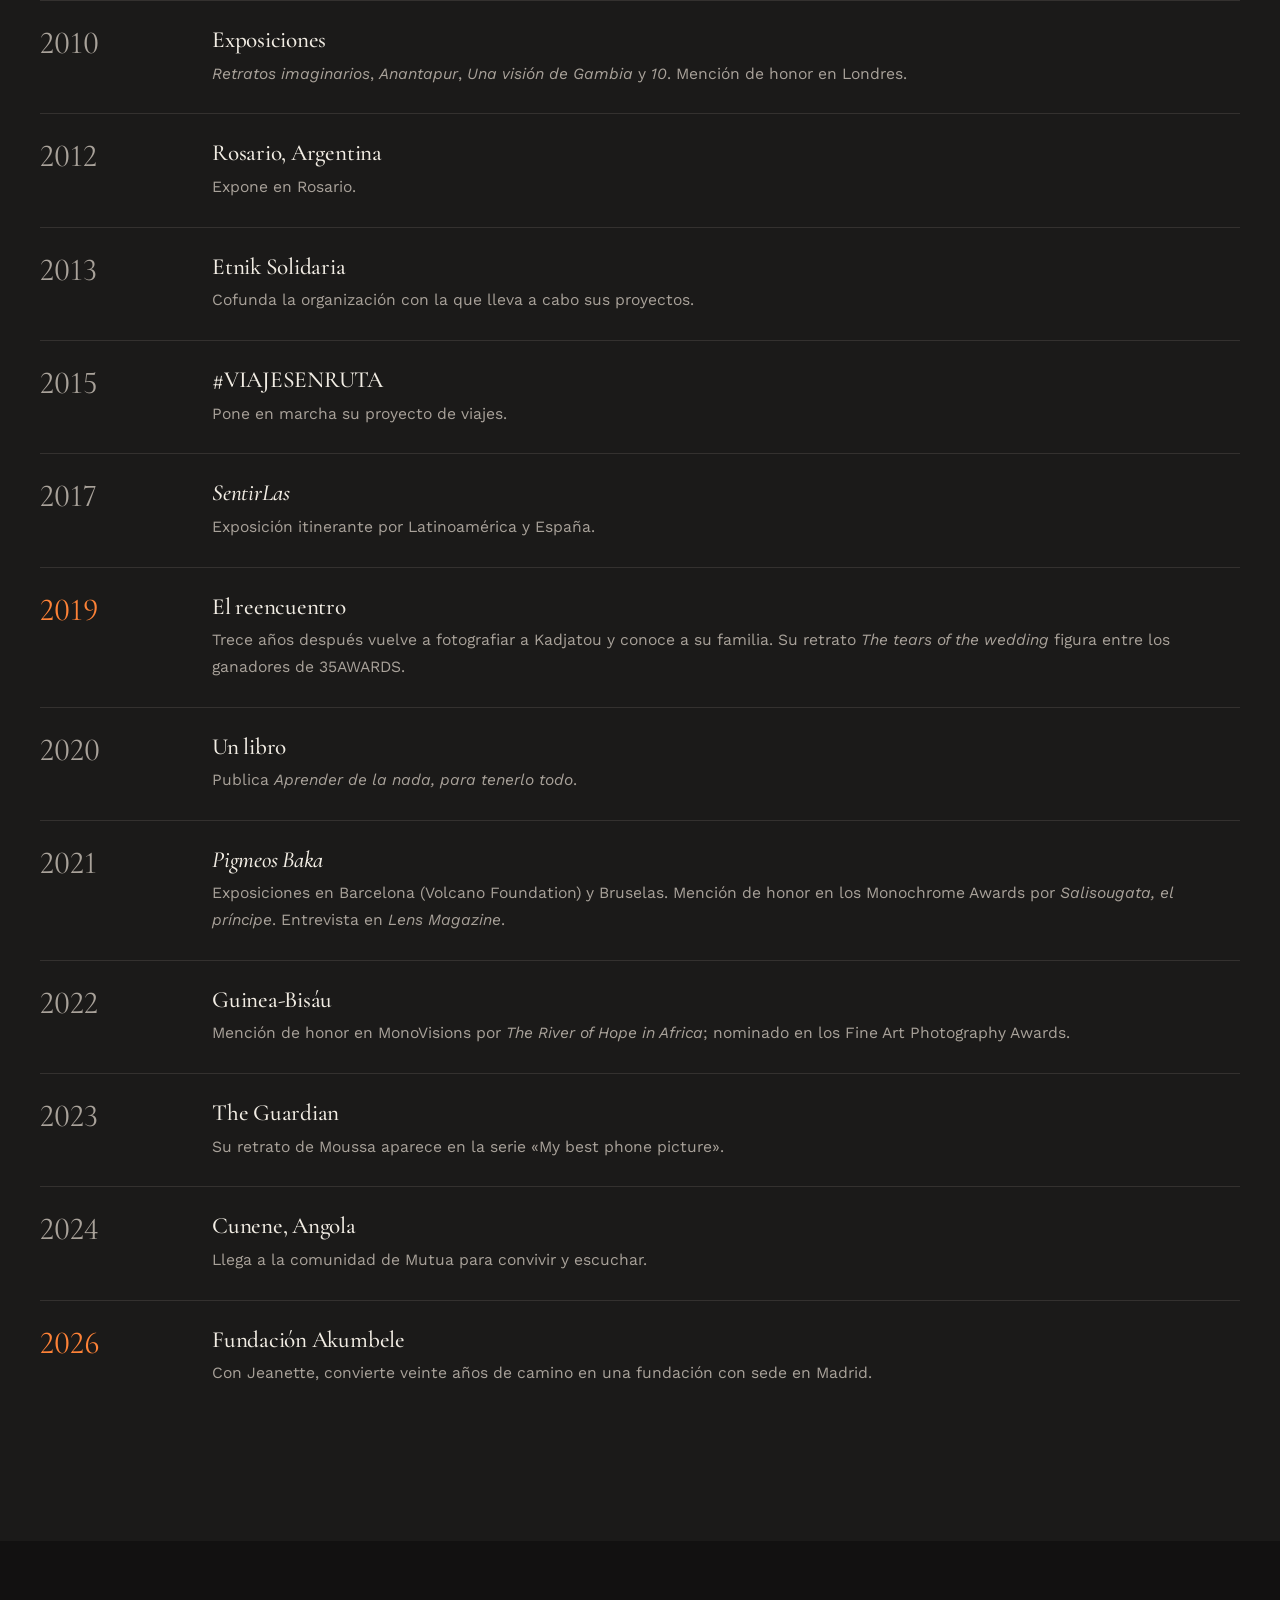
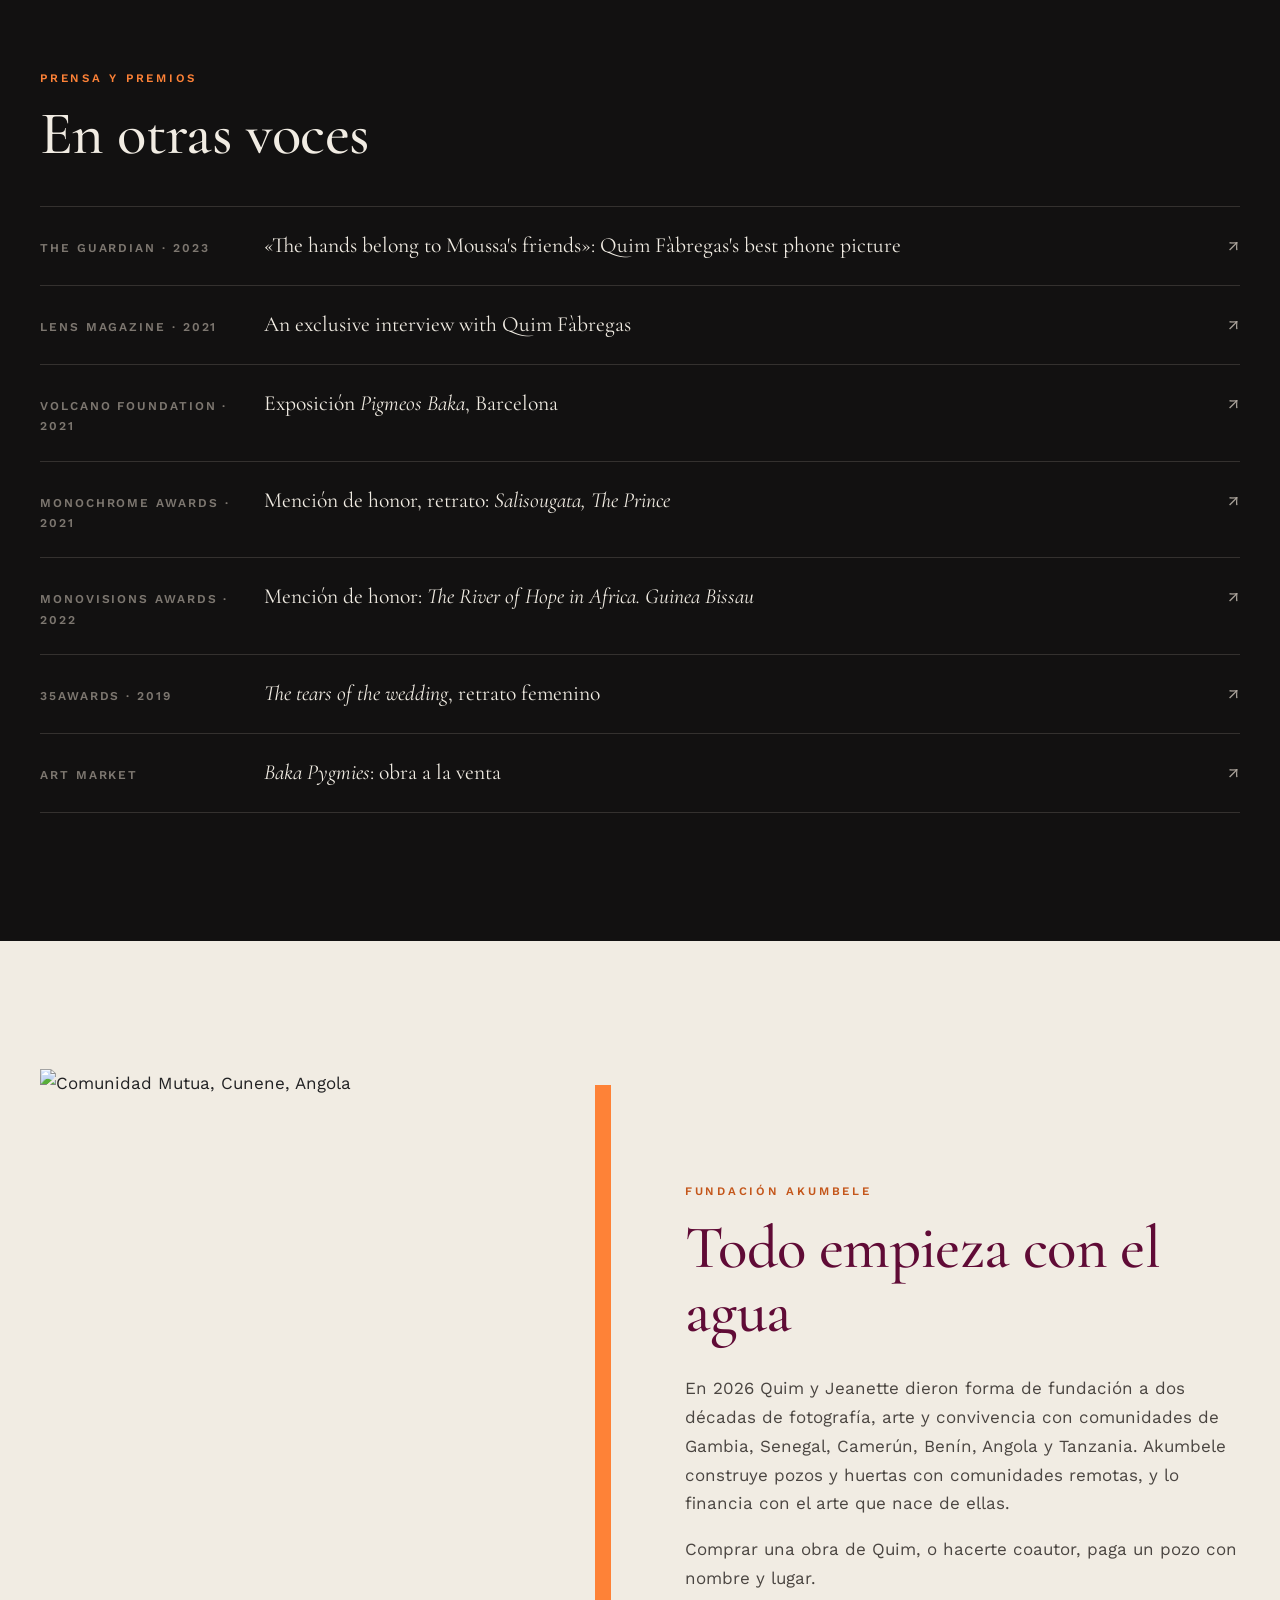
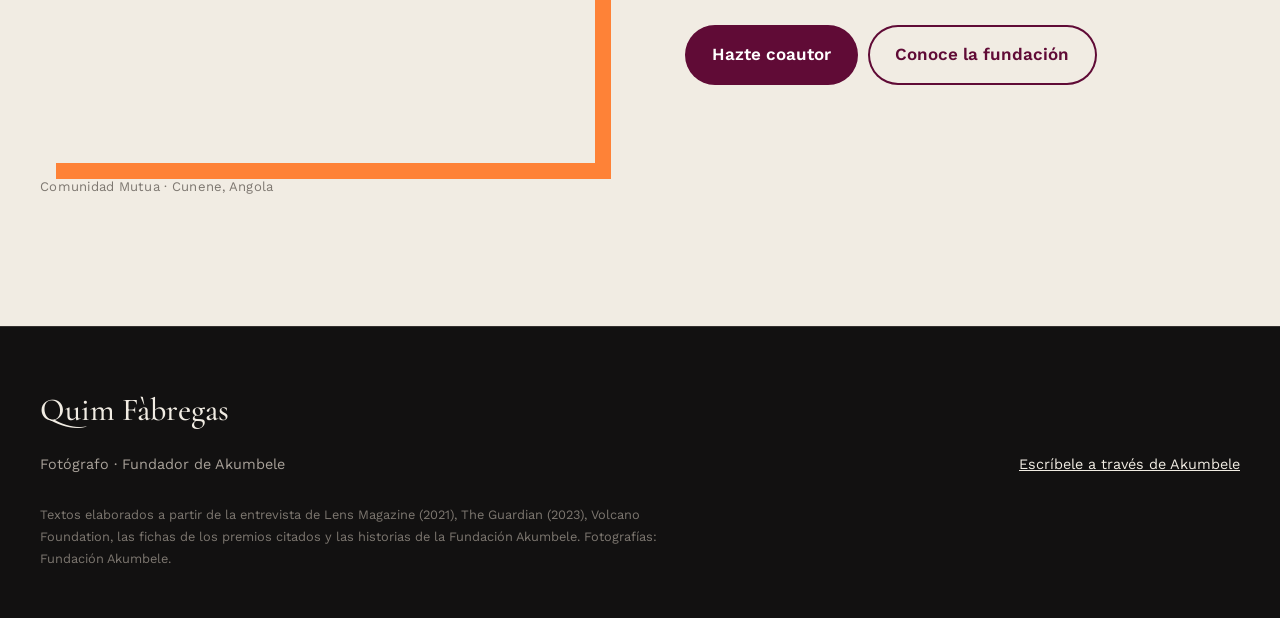
==== commit ac503e4d: "Añadir sección de métricas de redes con actualización diaria - Sección «Redes» en la portada (Instag" ====
--- a/index.html
+++ b/index.html
@@ -20,7 +20,7 @@
   <div class="contenedor cabecera-fila">
     <a class="firma" href="#inicio">Quim Fàbregas</a>
     <nav class="menu" aria-label="Secciones">
-      <a href="#vida">Vida</a><a href="#mirada">Mirada</a><a href="#series">Series</a><a href="#historias">Historias</a><a href="#trayectoria">Trayectoria</a><a href="noticias.html">Noticias</a><a href="#prensa">Prensa</a><a href="#akumbele">Akumbele</a>
+      <a href="#vida">Vida</a><a href="#mirada">Mirada</a><a href="#series">Series</a><a href="#historias">Historias</a><a href="#trayectoria">Trayectoria</a><a href="noticias.html">Noticias</a><a href="#redes">Redes</a><a href="#prensa">Prensa</a><a href="#akumbele">Akumbele</a>
     </nav>
   </div>
 </header>
@@ -207,6 +207,17 @@
   </div>
 </section>
 
+<!-- REDES (se rellena sola desde redes.json, que GitHub Actions actualiza cada día; oculta si no hay datos) -->
+<section id="redes" class="redes-seccion" hidden>
+  <div class="contenedor">
+    <p class="etiqueta">Redes</p>
+    <h2>Quim en redes</h2>
+    <p class="suave" style="max-width:52ch">Fotos del terreno, viajes y proyectos, casi a diario. Así crece la comunidad que los sigue.</p>
+    <div class="redes" data-redes data-ocultar="#redes"></div>
+    <p class="redes-nota" data-redes-fecha></p>
+  </div>
+</section>
+
 <!-- PRENSA -->
 <section id="prensa">
   <div class="contenedor">
@@ -249,5 +260,6 @@
   </div>
 </footer>
 <script src="js/noticias.js" defer></script>
+<script src="js/redes.js" defer></script>
 </body>
 </html>
--- a/css/estilo.css
+++ b/css/estilo.css
@@ -155,6 +155,30 @@
 .noticia-leer{margin-top:auto;padding-top:1rem;font-size:.88rem;font-weight:600;color:var(--naranja)}
 .ver-todas{display:inline-block;margin-top:28px;color:var(--naranja);text-decoration:none;font-weight:600;border-bottom:1px solid currentColor}
 
+/* Redes */
+.redes-seccion{background:var(--negro2)}
+.redes{display:grid;grid-template-columns:repeat(auto-fit,minmax(260px,1fr));gap:1px;background:var(--linea);border:1px solid var(--linea);margin-top:40px}
+.red{background:var(--negro);padding:30px 28px 28px;display:flex;flex-direction:column}
+.red-cab{display:flex;justify-content:space-between;align-items:baseline;gap:12px;margin-bottom:1.2rem}
+.red-nombre{font-size:.72rem;font-weight:600;letter-spacing:.22em;text-transform:uppercase;color:var(--naranja)}
+.red-usuario{font-size:.85rem;color:var(--gris2);overflow:hidden;text-overflow:ellipsis;white-space:nowrap}
+.red-cifra{font-family:var(--serif);font-size:clamp(3rem,6vw,4.4rem);line-height:.95;font-weight:500;font-variant-numeric:lining-nums tabular-nums}
+.cifra b,.linea .anio{font-variant-numeric:lining-nums}
+.red-etq{color:var(--gris);font-size:.92rem;margin-top:.5rem;display:flex;flex-wrap:wrap;gap:4px 10px;align-items:baseline}
+.red-var{font-size:.82rem;font-weight:600}
+.red-var.sube{color:#8fd19e}
+.red-var.baja{color:#e8a39b}
+.red-linea{display:block;width:100%;height:56px;margin:22px 0 4px}
+.red-trazo{fill:none;stroke:var(--naranja);stroke-width:2;stroke-linejoin:round;stroke-linecap:round}
+.red-area{fill:var(--naranja);opacity:.1}
+.red-punto{fill:var(--naranja)}
+.red-extra{list-style:none;margin-top:18px;border-top:1px solid var(--linea)}
+.red-extra li{padding:9px 0;border-bottom:1px solid var(--linea);color:var(--gris);font-size:.92rem}
+.red-extra b{color:var(--papel);font-weight:600;margin-right:4px}
+.red-ir{margin-top:auto;padding-top:20px;color:var(--naranja);text-decoration:none;font-weight:600;font-size:.9rem}
+.red-ir:hover{text-decoration:underline}
+.redes-nota{margin-top:18px;font-size:.82rem;color:var(--gris2)}
+
 @media (max-width:960px){
   .noticias-rejilla{grid-template-columns:1fr 1fr}
   .cifras{grid-template-columns:1fr 1fr}
